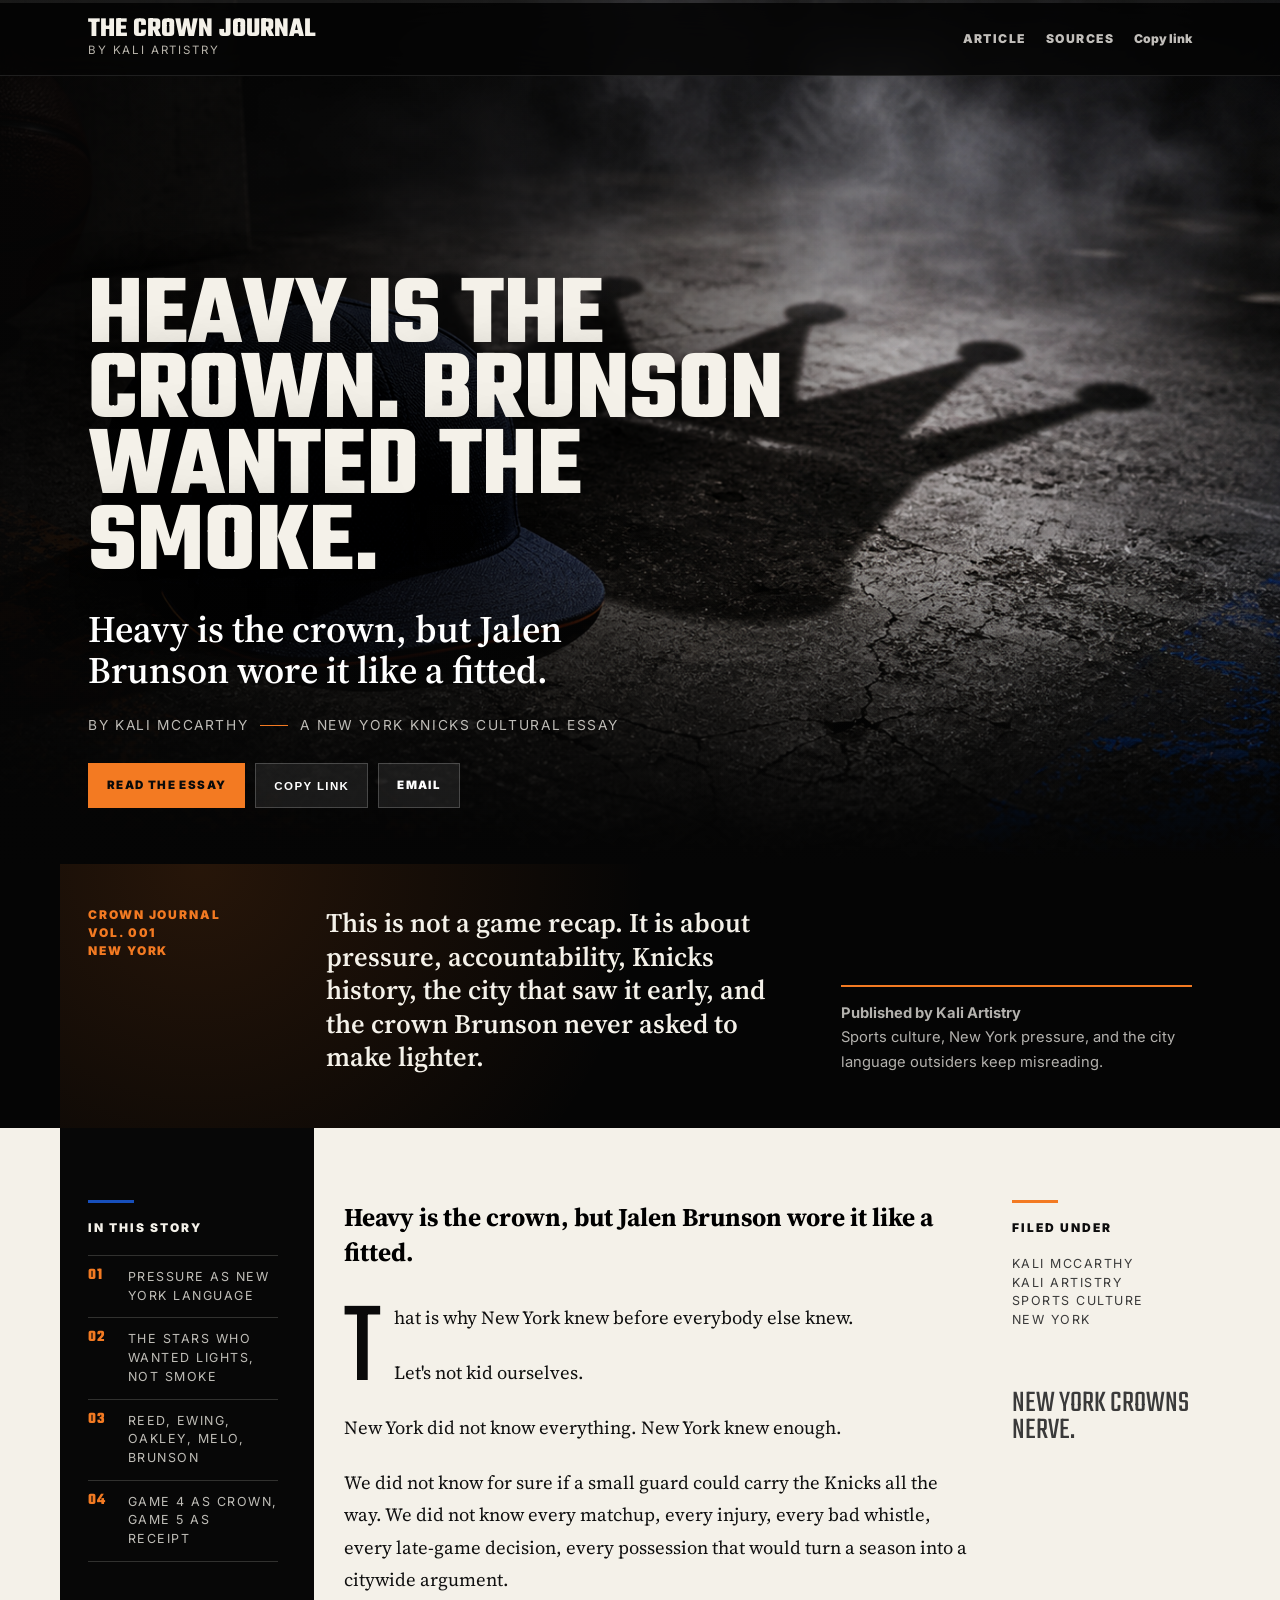
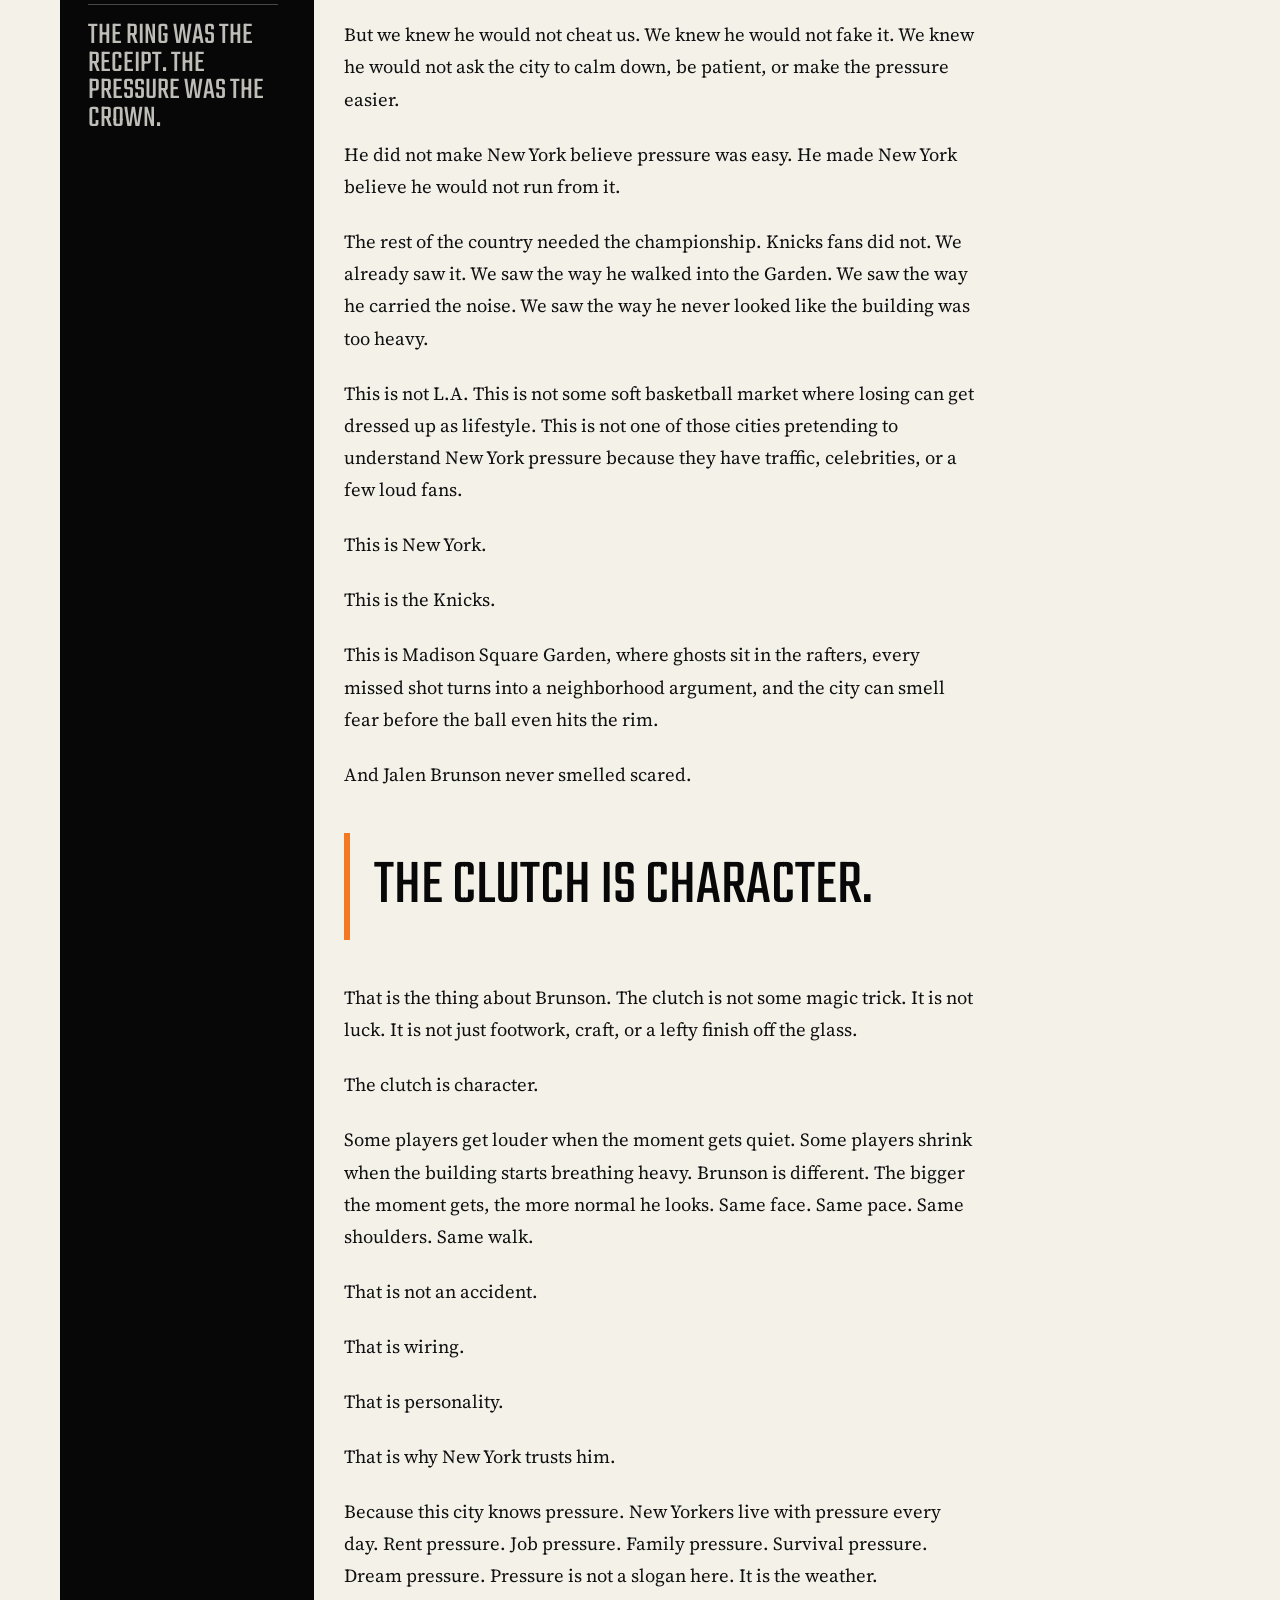
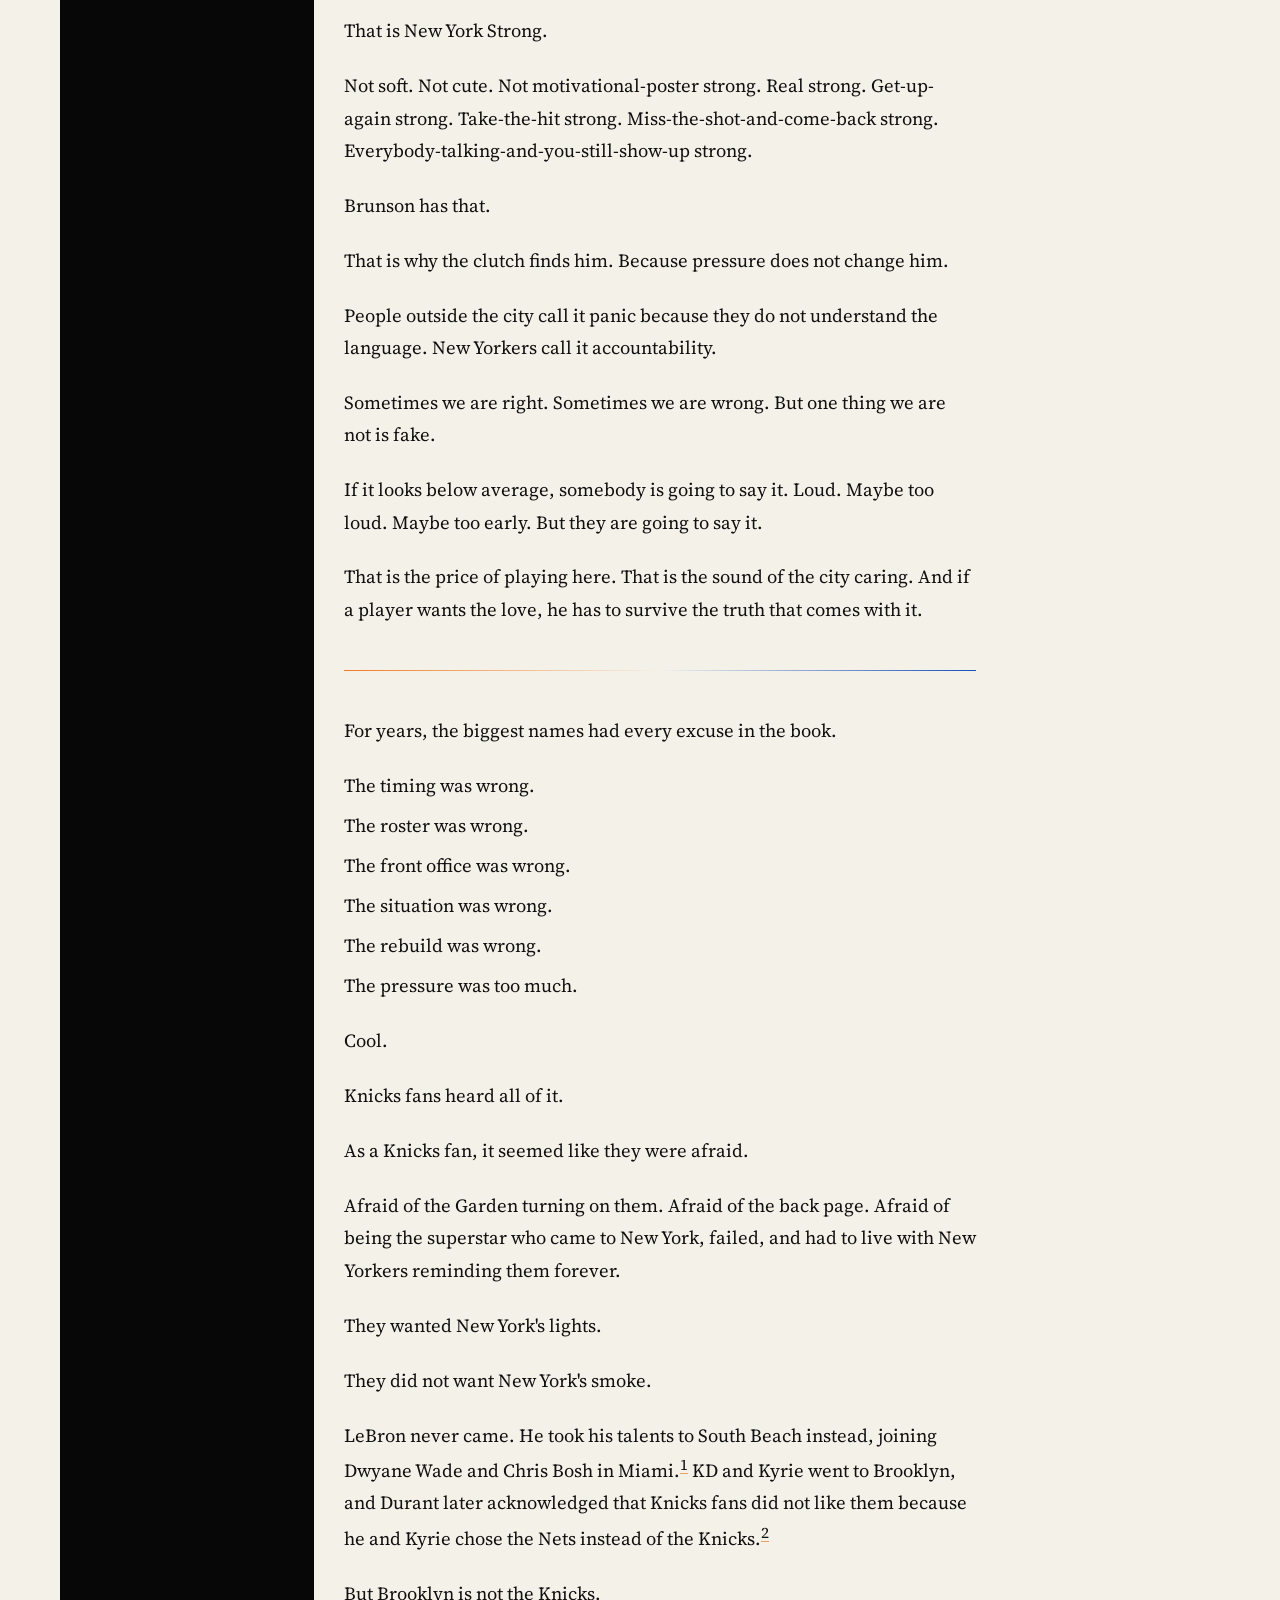
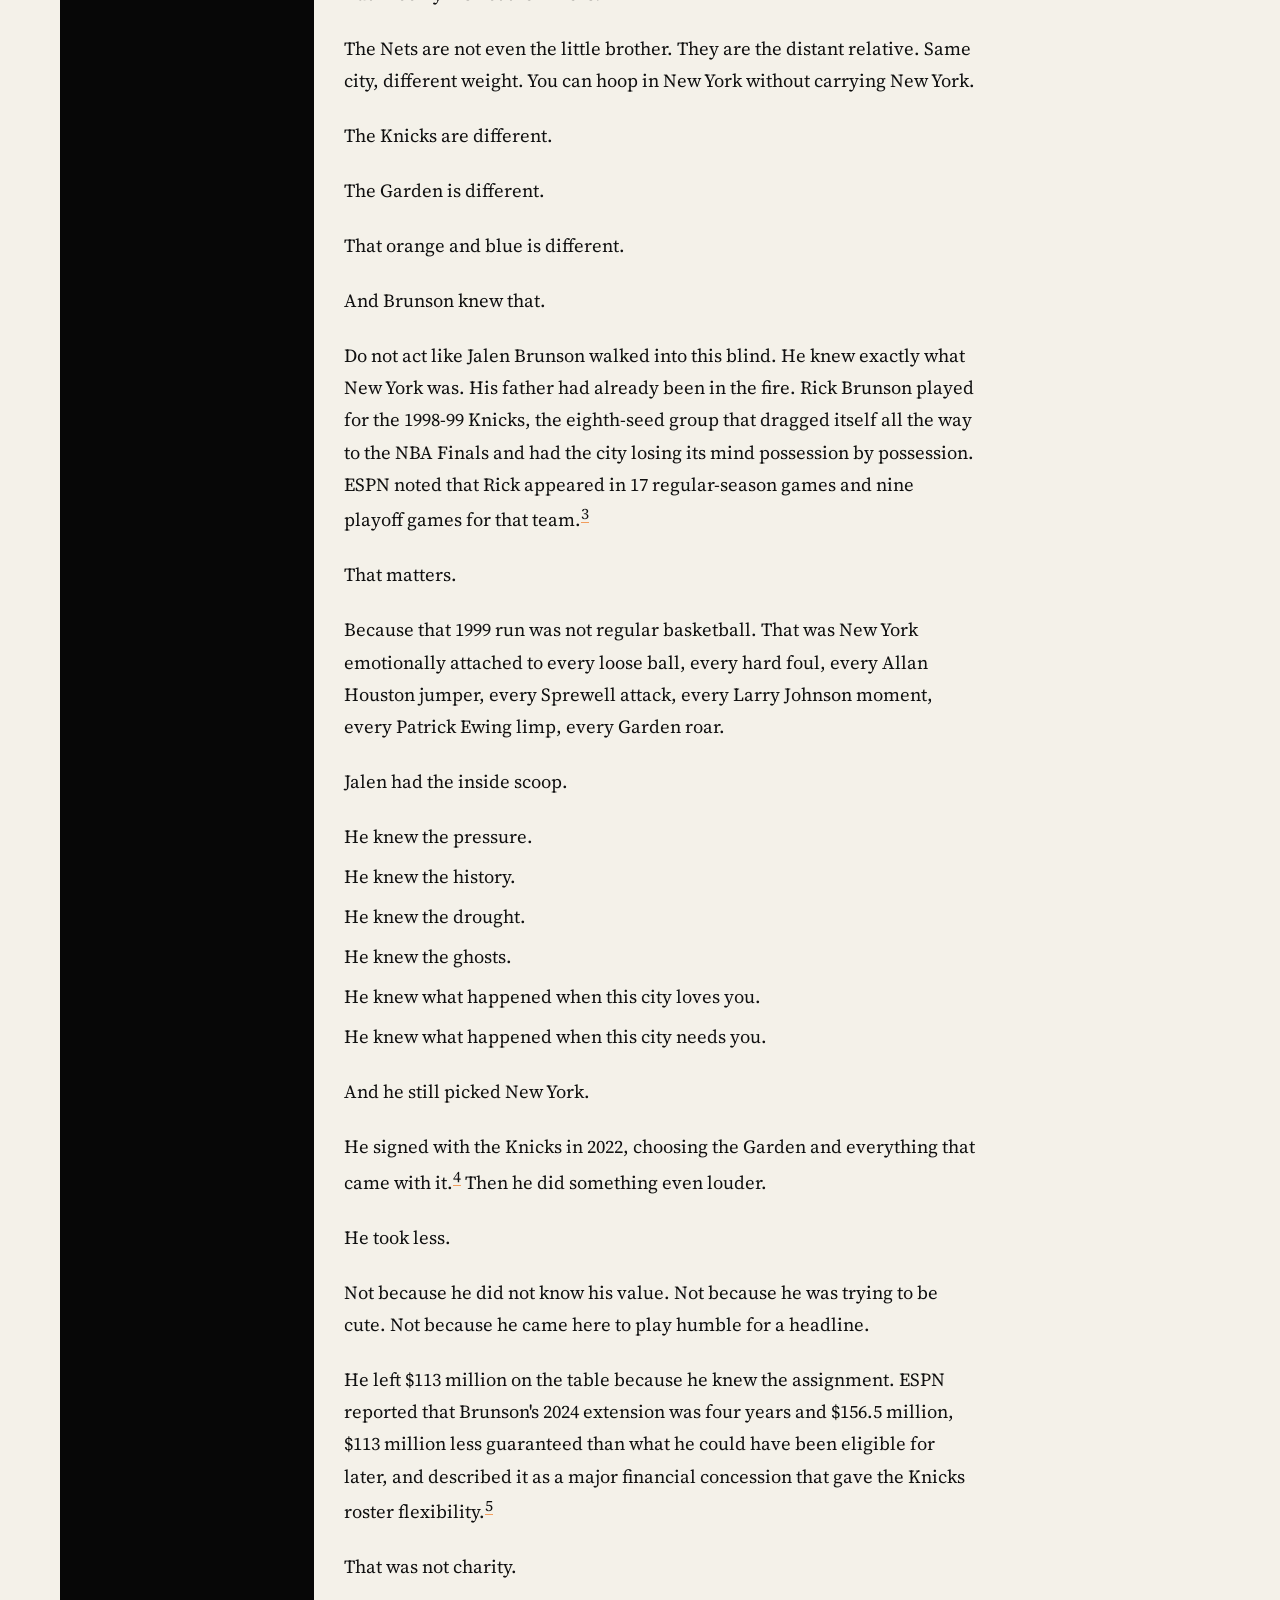
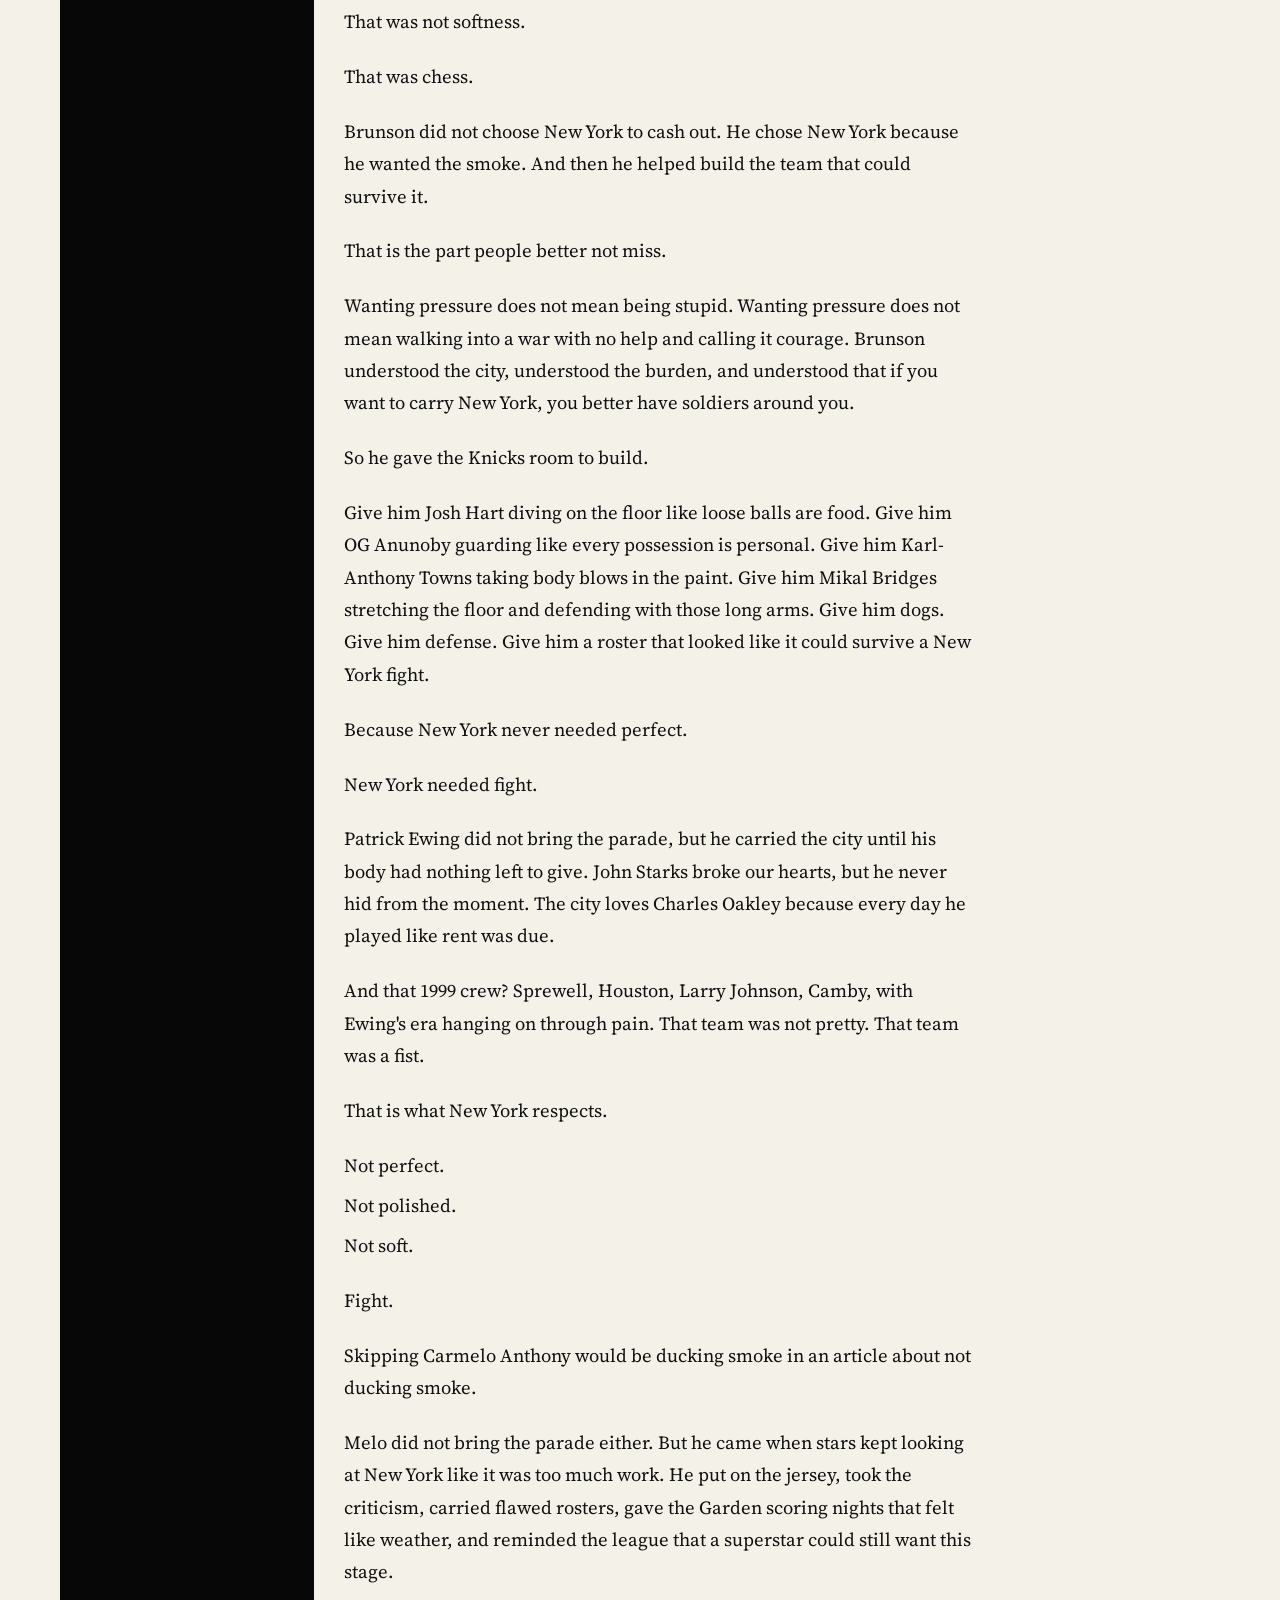
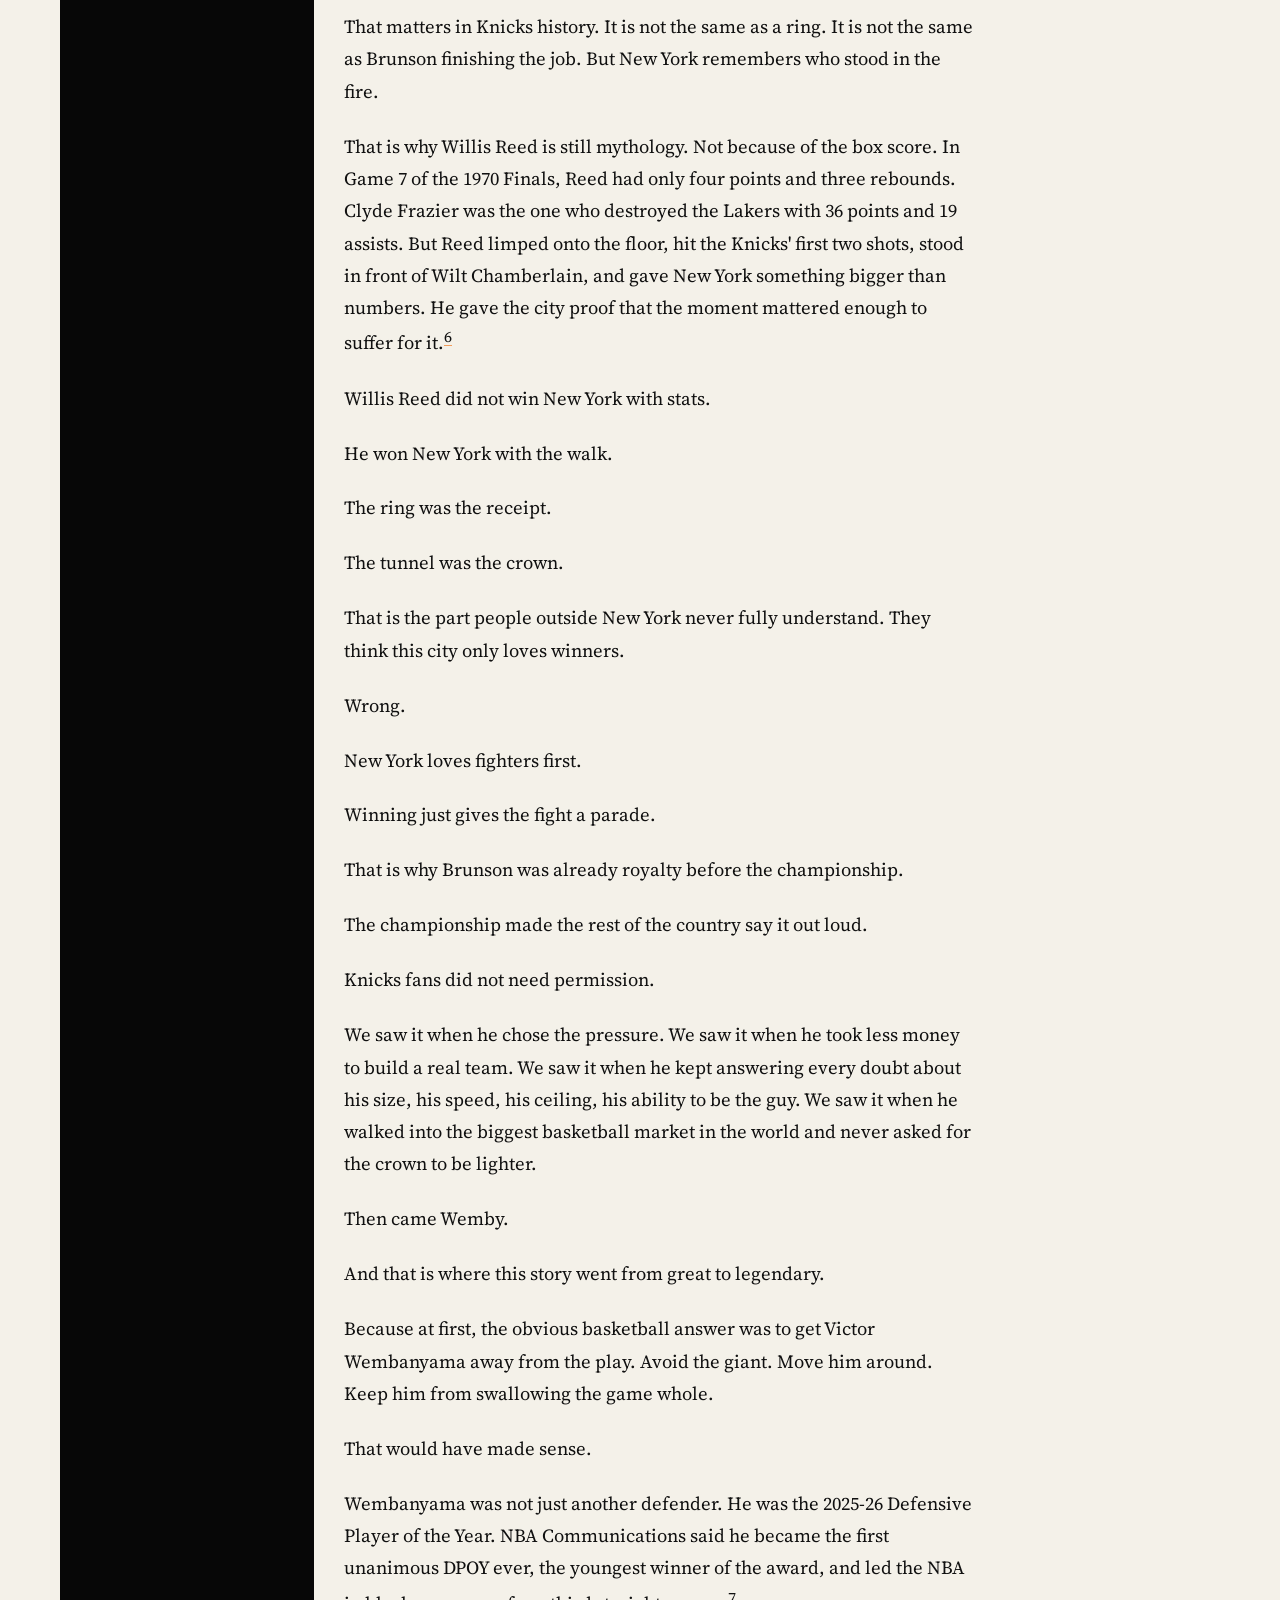
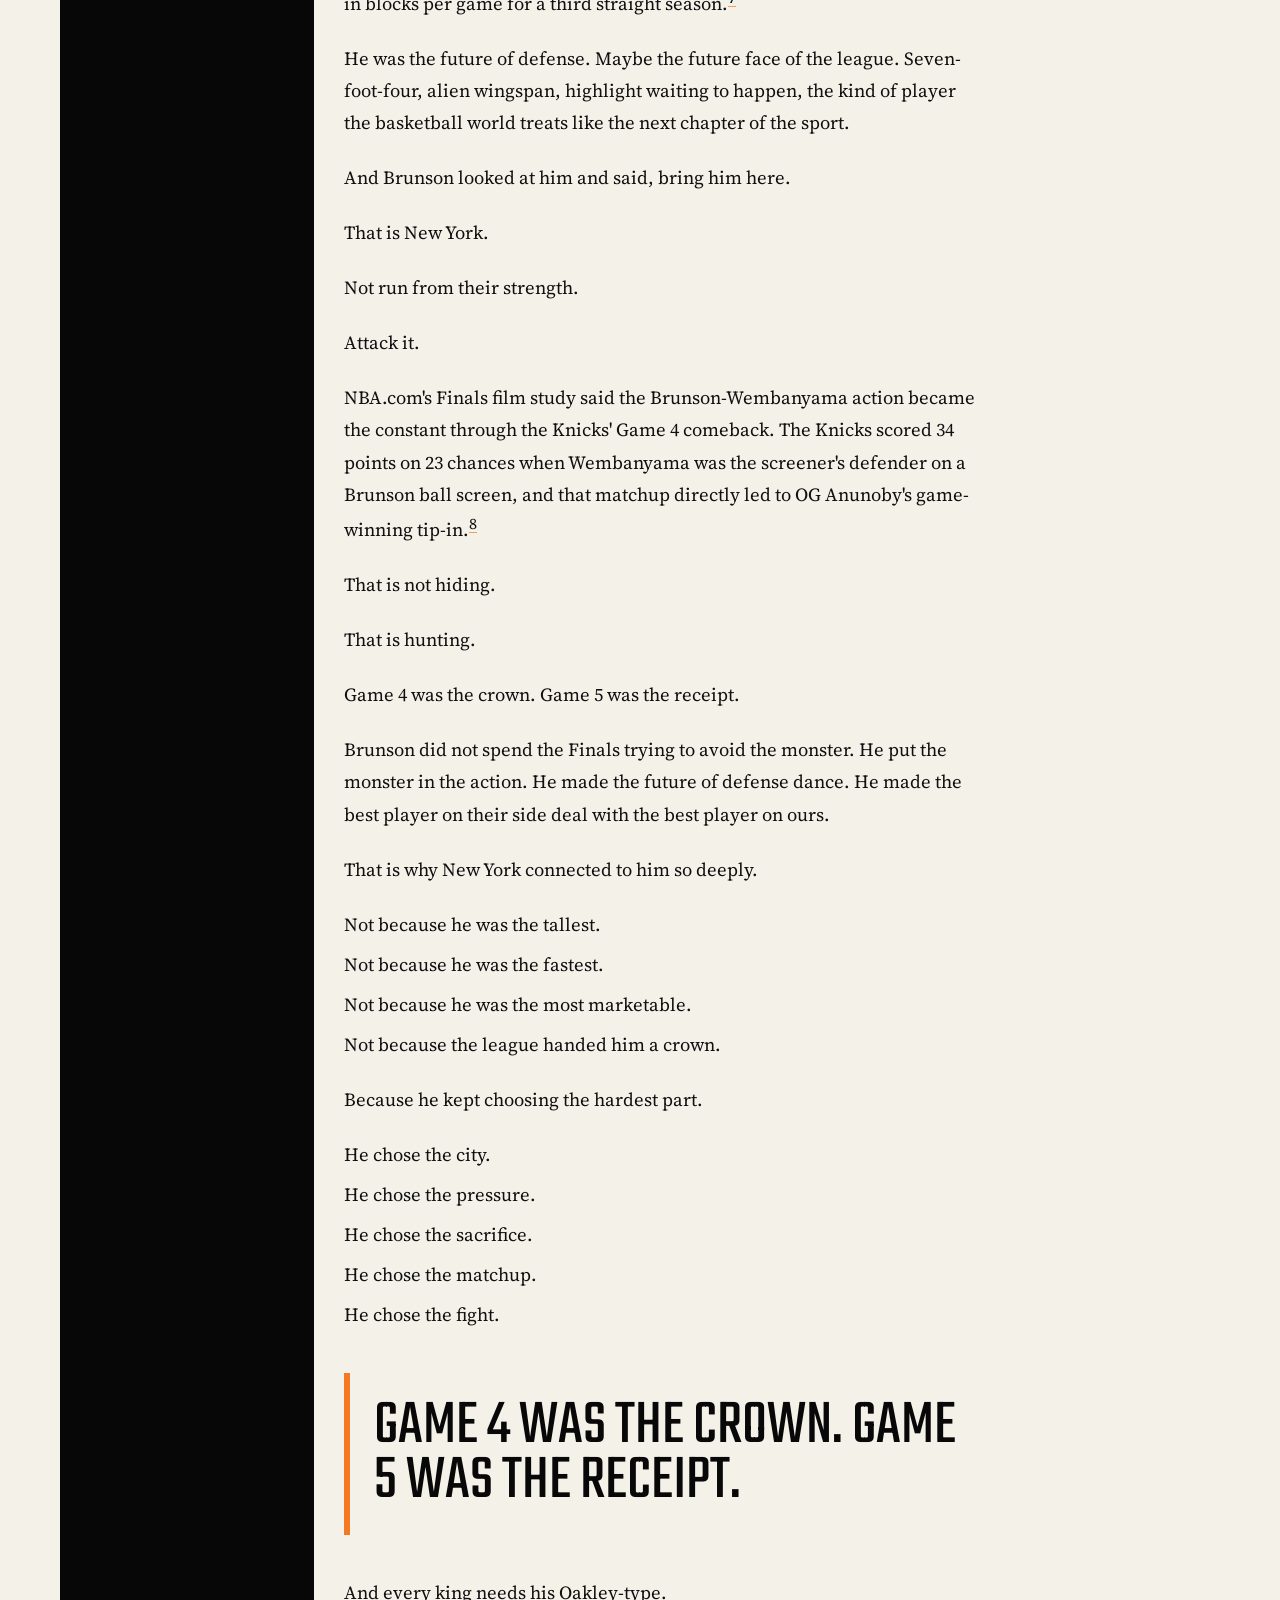
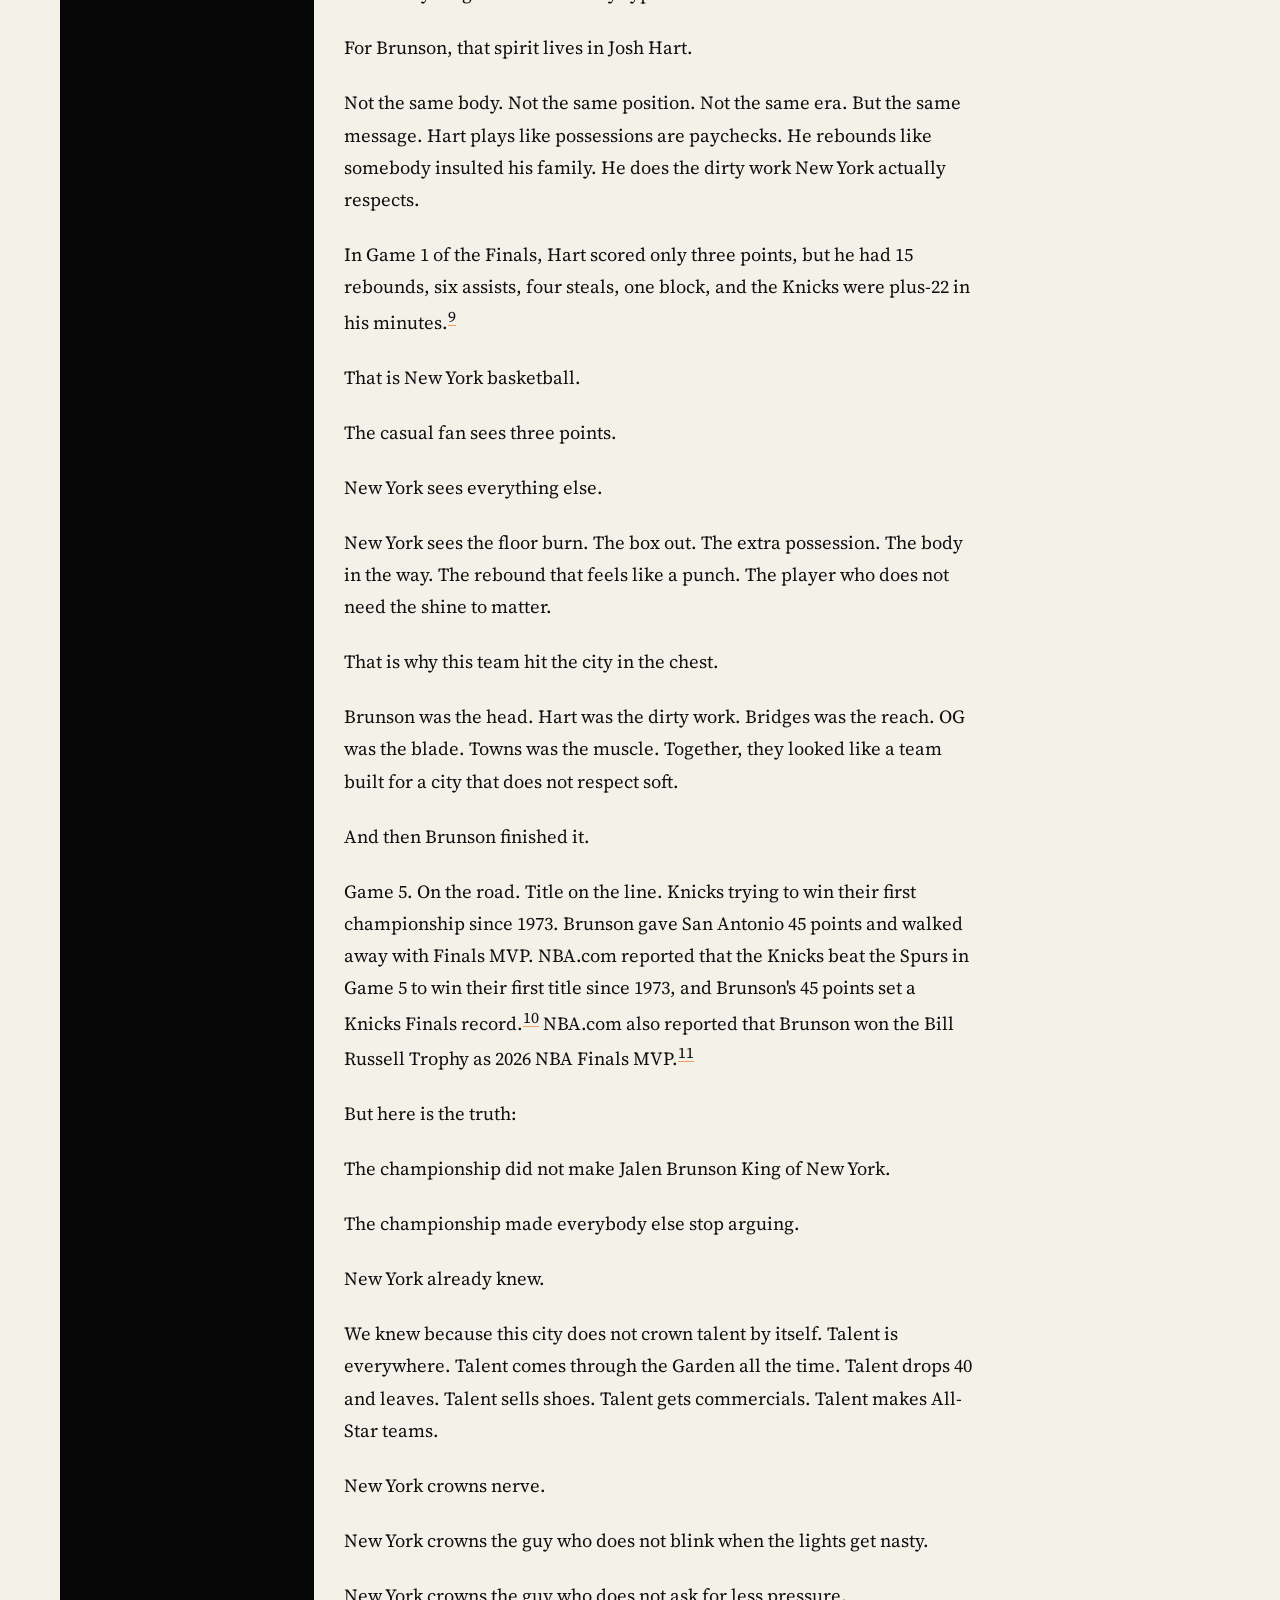
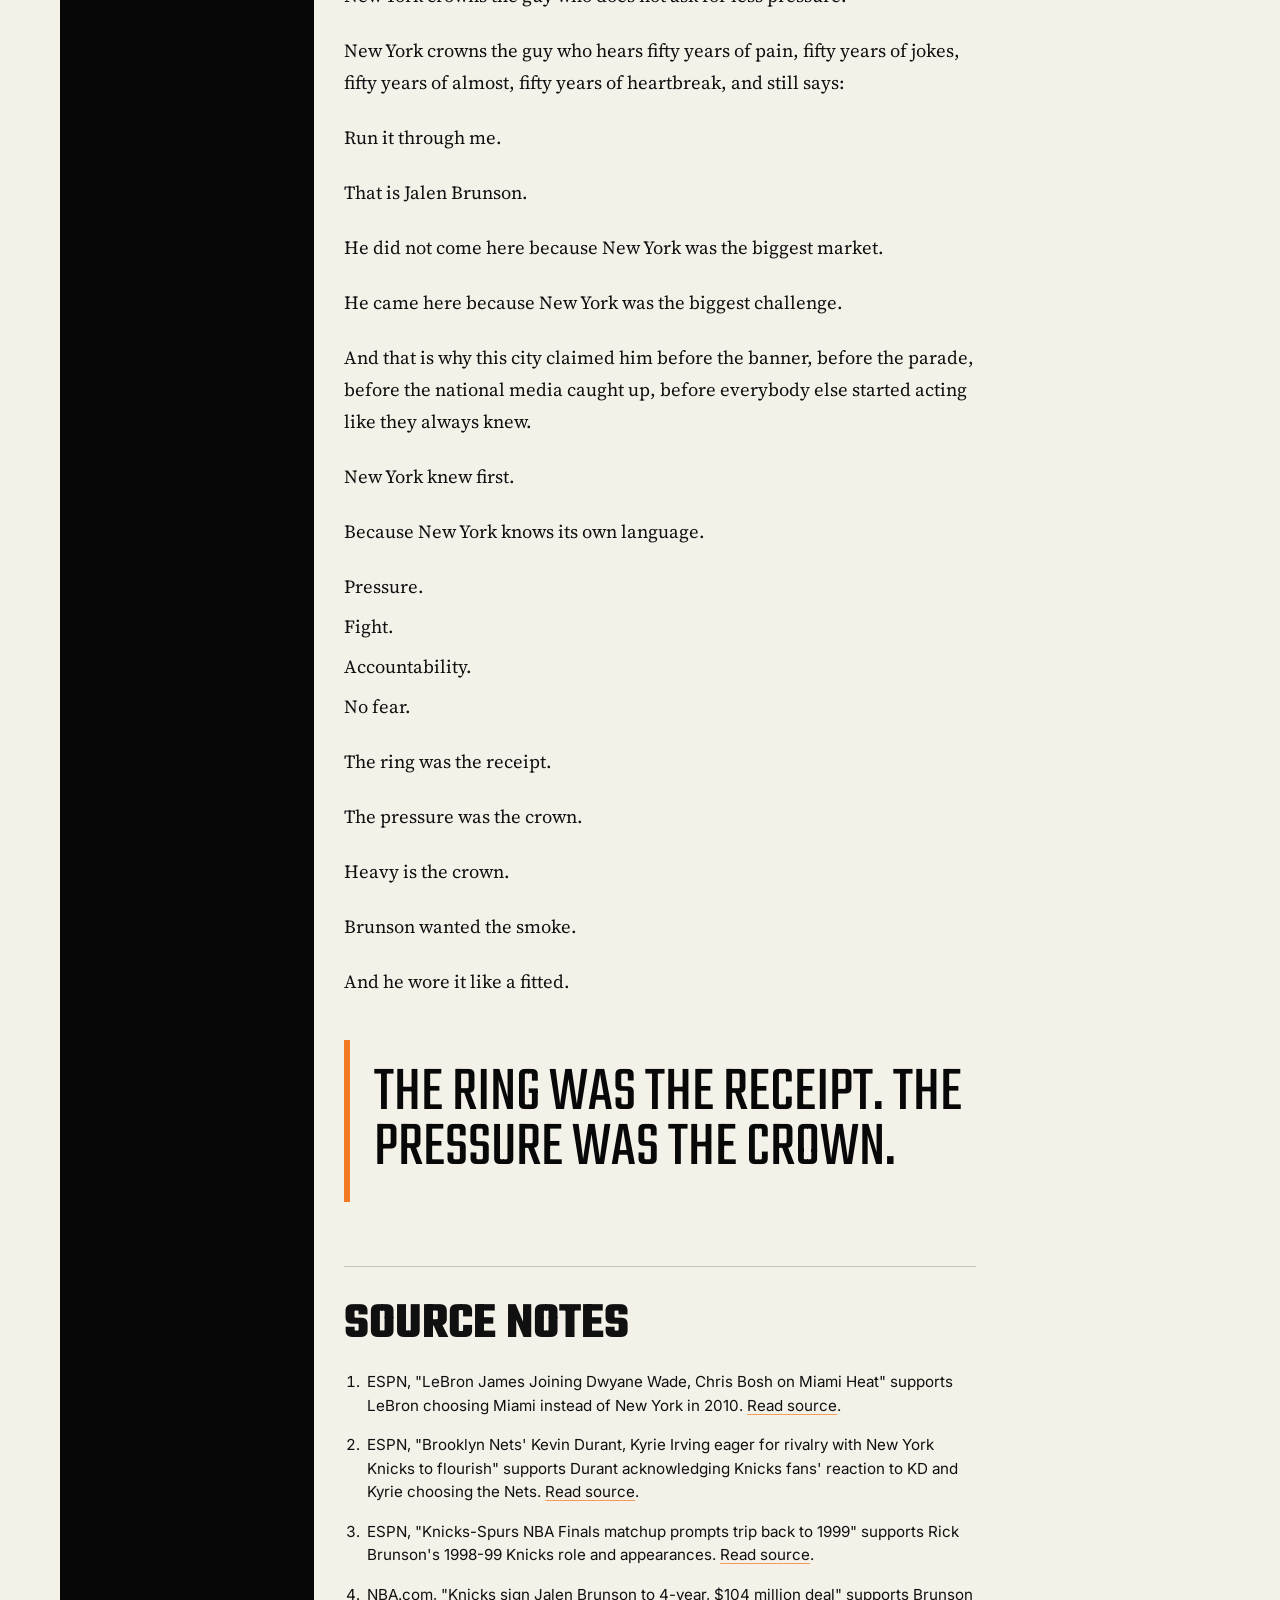
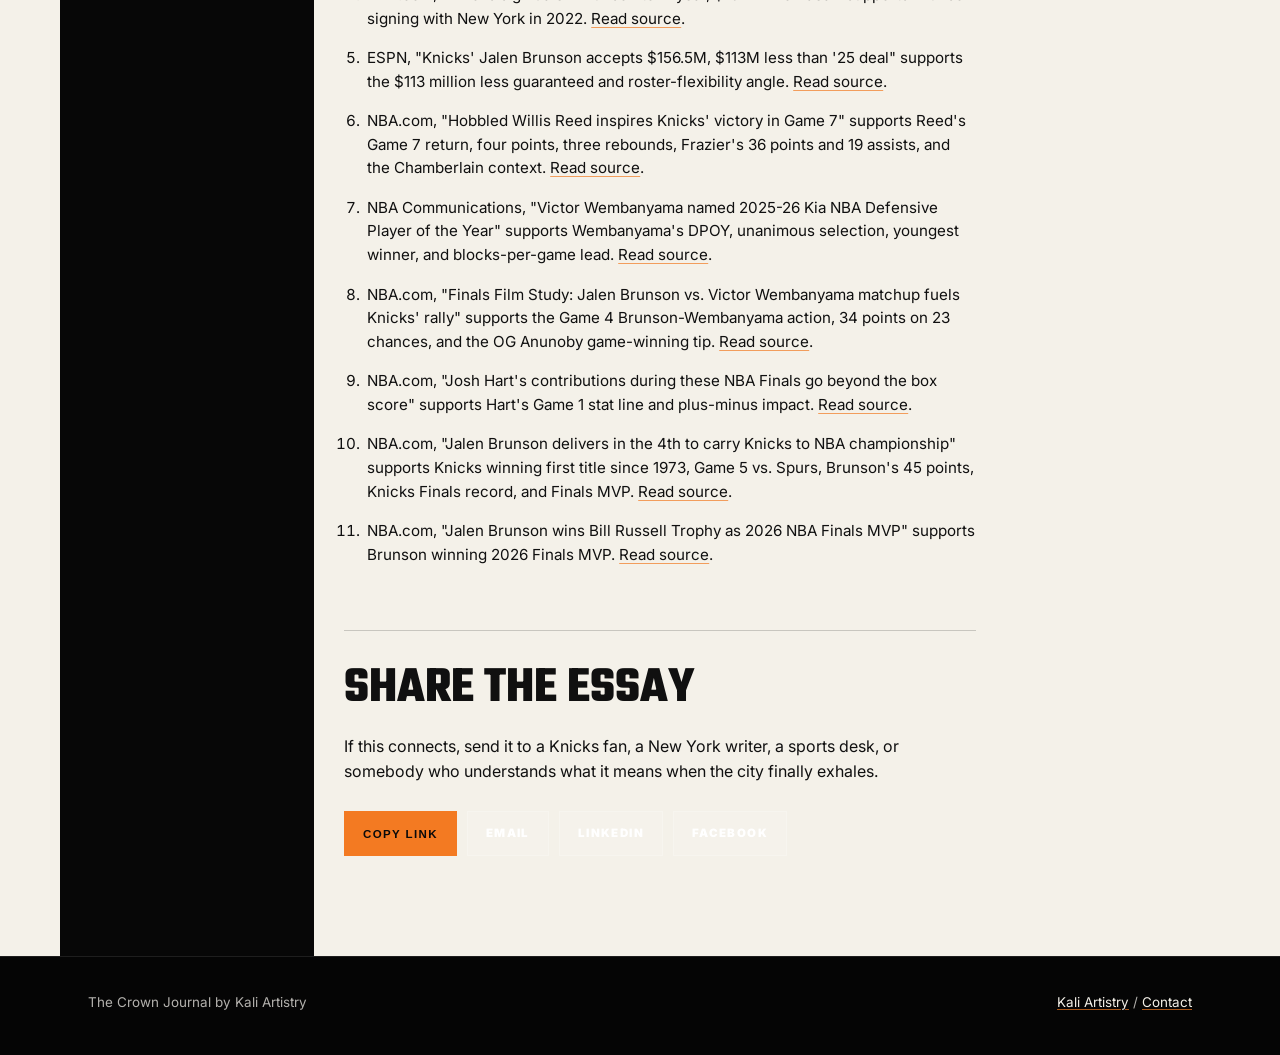
==== index.html @ 55b261be "Publish secure temporary Crown Journal mirror" ====
<!doctype html>
<html lang="en">
  <head>
    <meta charset="utf-8">
    <meta name="viewport" content="width=device-width, initial-scale=1">
    <meta http-equiv="refresh" content="0; url=heavy-is-the-crown-brunson-wanted-the-smoke/">
    <link rel="canonical" href="https://kaliartistry.github.io/crown-journal-secure/heavy-is-the-crown-brunson-wanted-the-smoke/">
    <title>Heavy Is The Crown. Brunson Wanted The Smoke. | Kali Artistry</title>
    <meta name="description" content="A New York Knicks cultural essay on Jalen Brunson, pressure, accountability, Willis Reed, Patrick Ewing, Melo, Game 4 vs. Wemby, and why the ring was the receipt.">
    <meta property="og:type" content="article">
    <meta property="og:site_name" content="The Crown Journal by Kali Artistry">
    <meta property="og:url" content="https://kaliartistry.github.io/crown-journal-secure/heavy-is-the-crown-brunson-wanted-the-smoke/">
    <meta property="og:title" content="Heavy Is The Crown. Brunson Wanted The Smoke.">
    <meta property="og:description" content="New York did not know everything. New York knew enough. A Knicks essay on Jalen Brunson, pressure, accountability, and the crown he wore like a fitted.">
    <meta property="og:image" content="https://kaliartistry.github.io/crown-journal-secure/assets/crown-fitted-hero.png">
    <script async src="https://www.googletagmanager.com/gtag/js?id=G-VDK00FP55M"></script>
    <script>
      window.dataLayer = window.dataLayer || [];
      function gtag(){dataLayer.push(arguments);}
      gtag("js", new Date());
      gtag("config", "G-VDK00FP55M", {
        linker: {
          domains: ["www.kaliartistry.com", "journal.kaliartistry.com"]
        }
      });
    </script>
  </head>
  <body>
    <main>
      <p><a href="heavy-is-the-crown-brunson-wanted-the-smoke/">Heavy Is The Crown. Brunson Wanted The Smoke.</a></p>
    </main>
  </body>
</html>
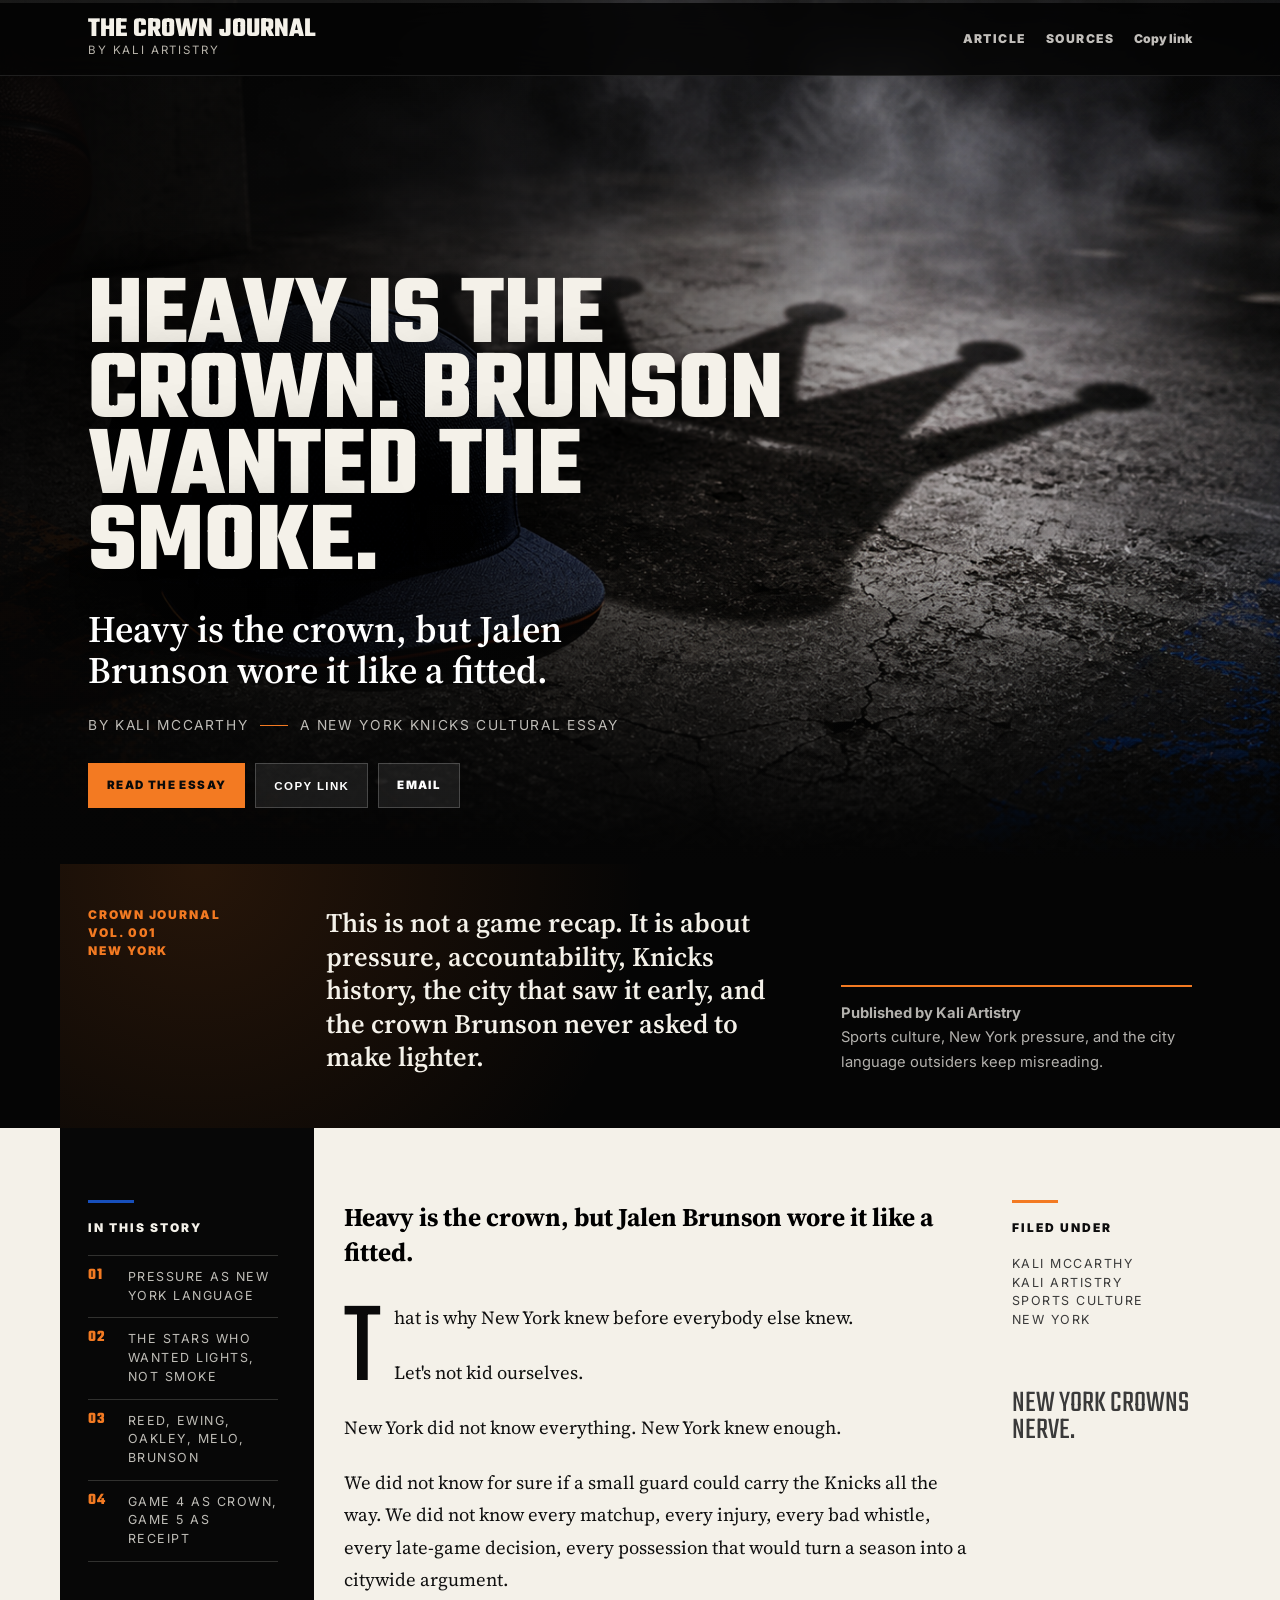
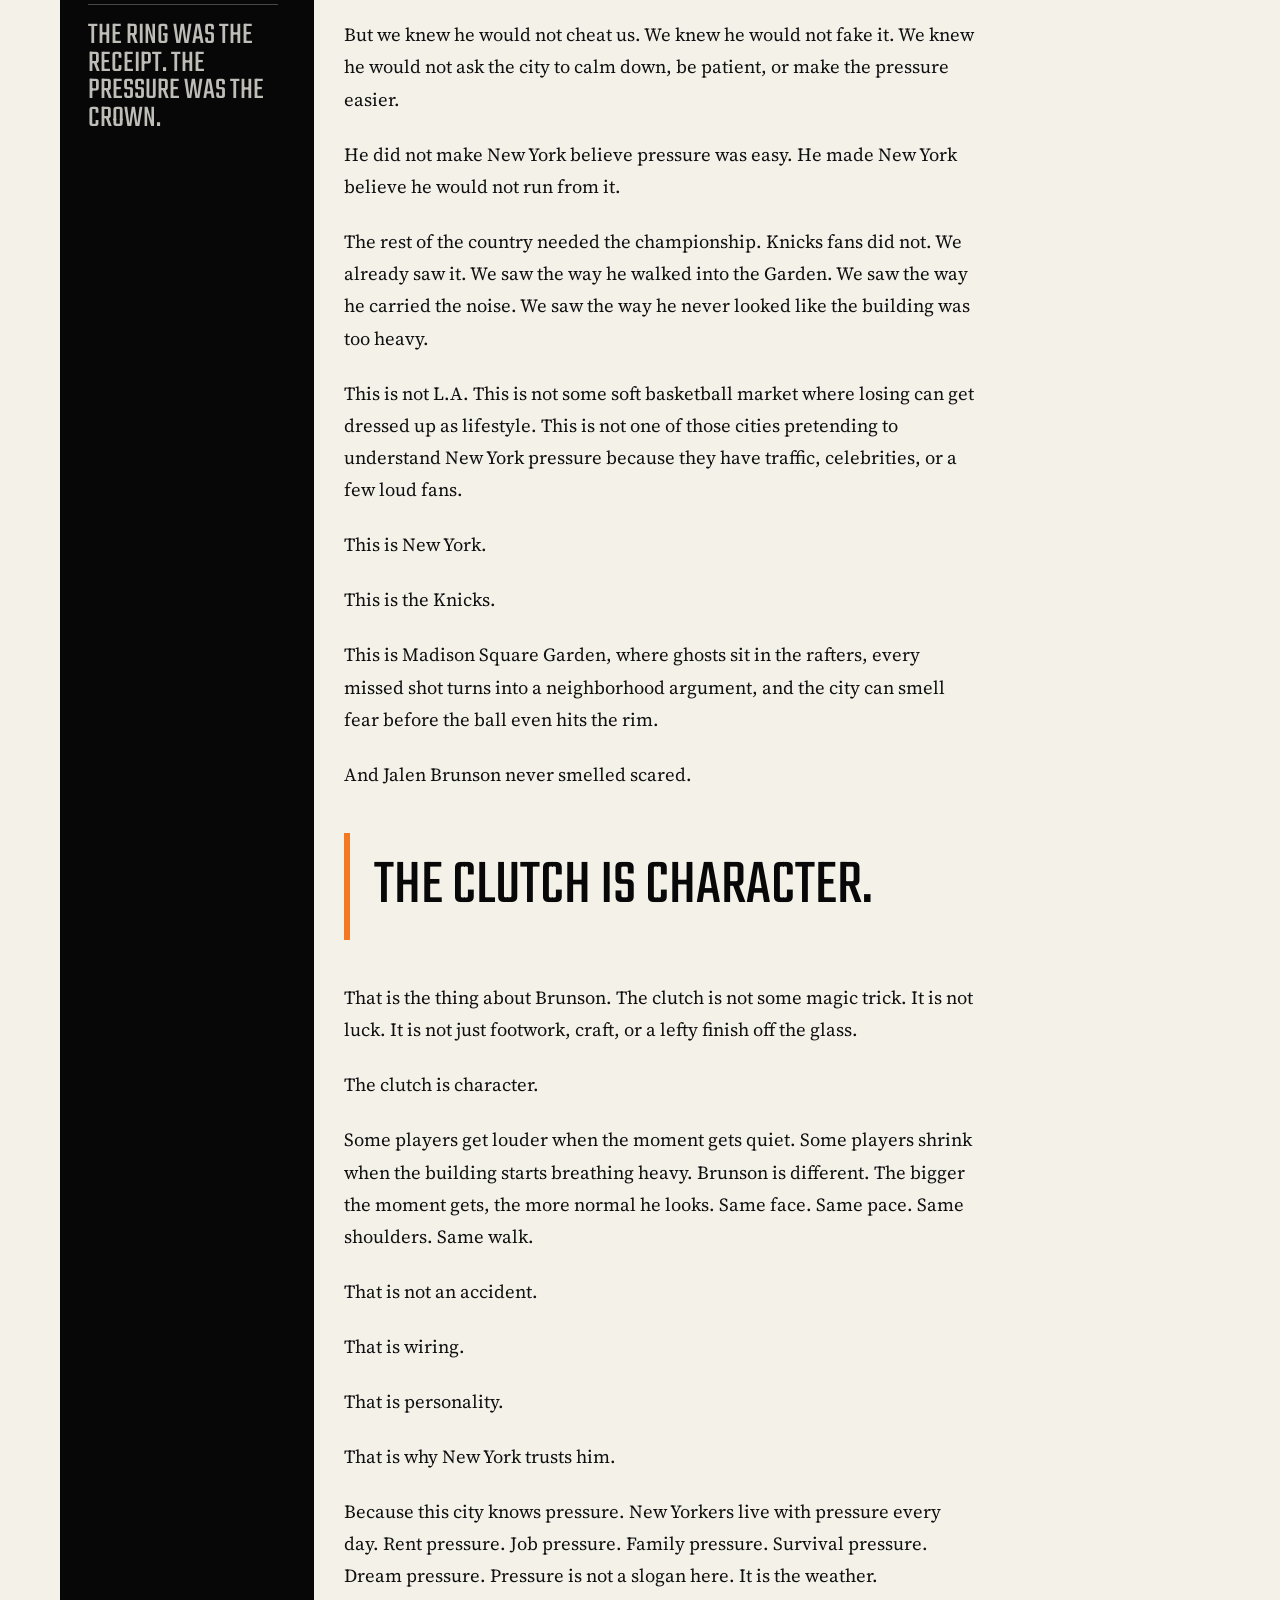
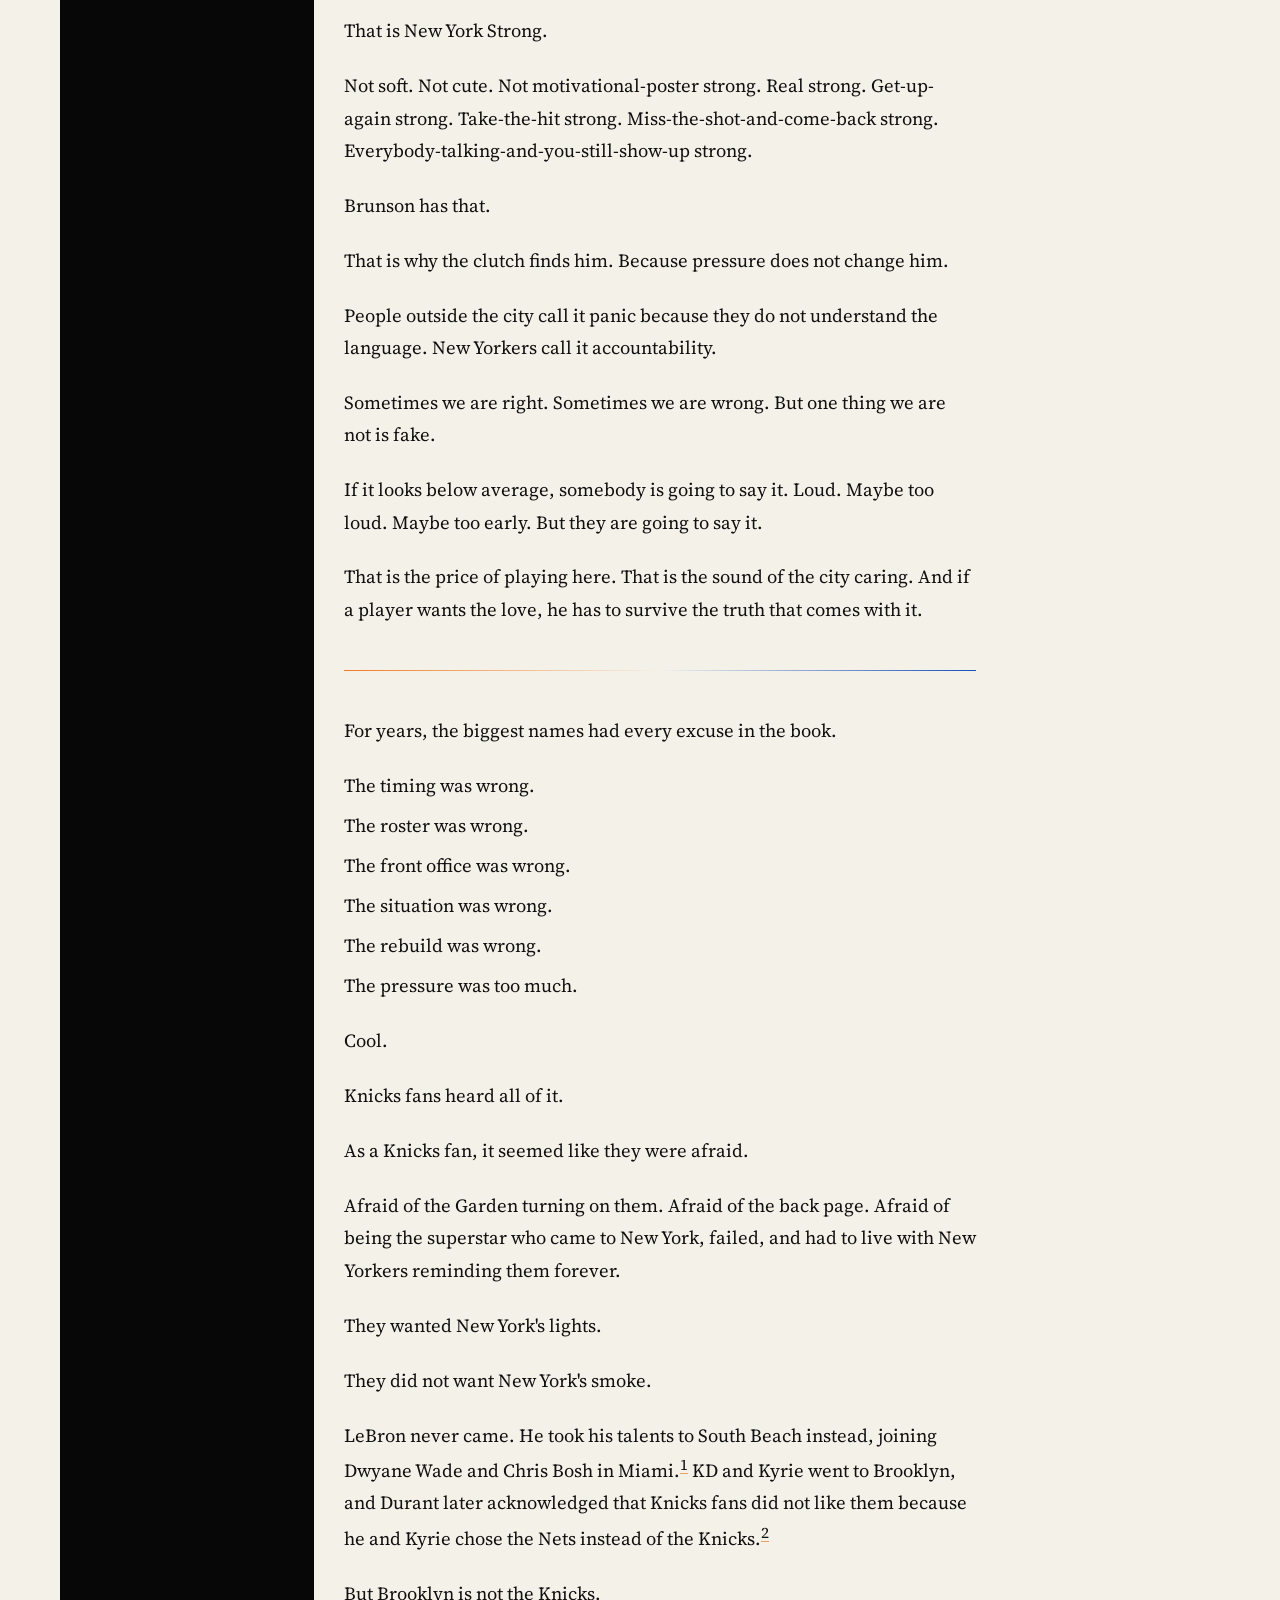
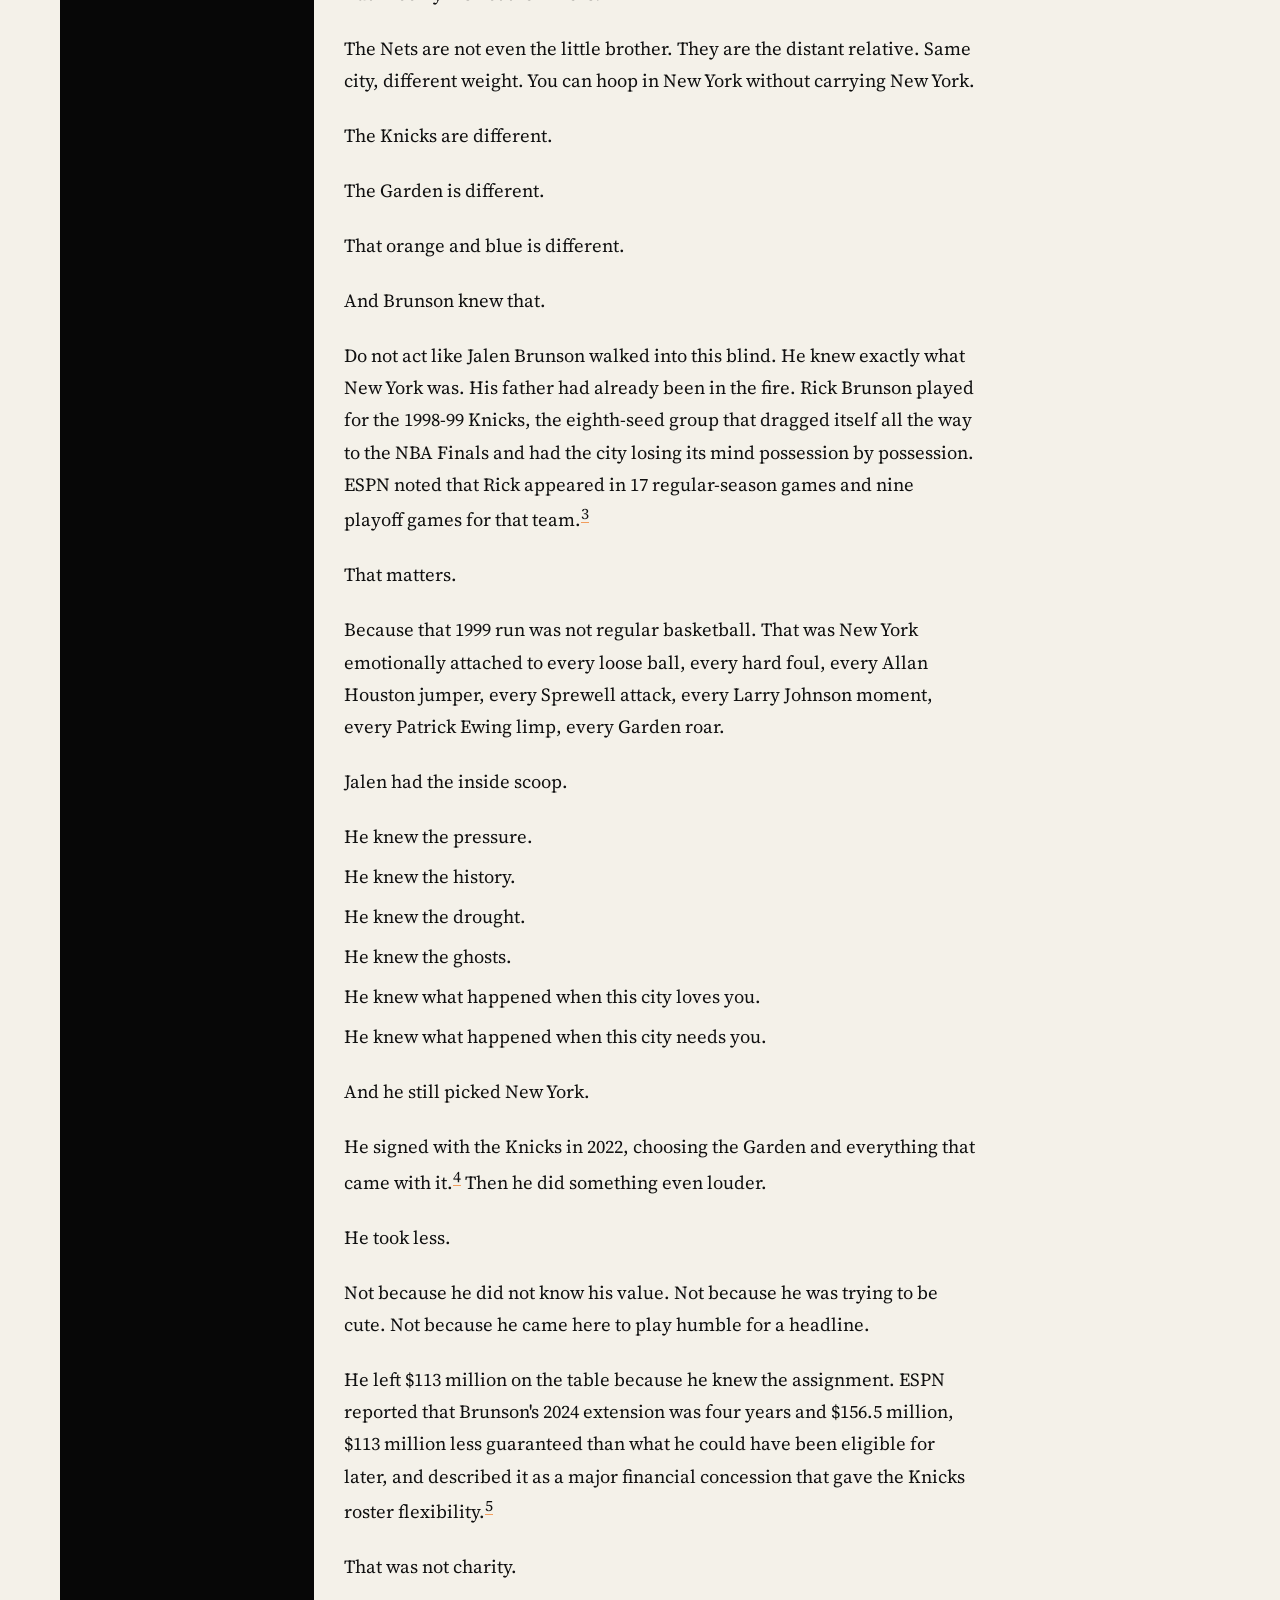
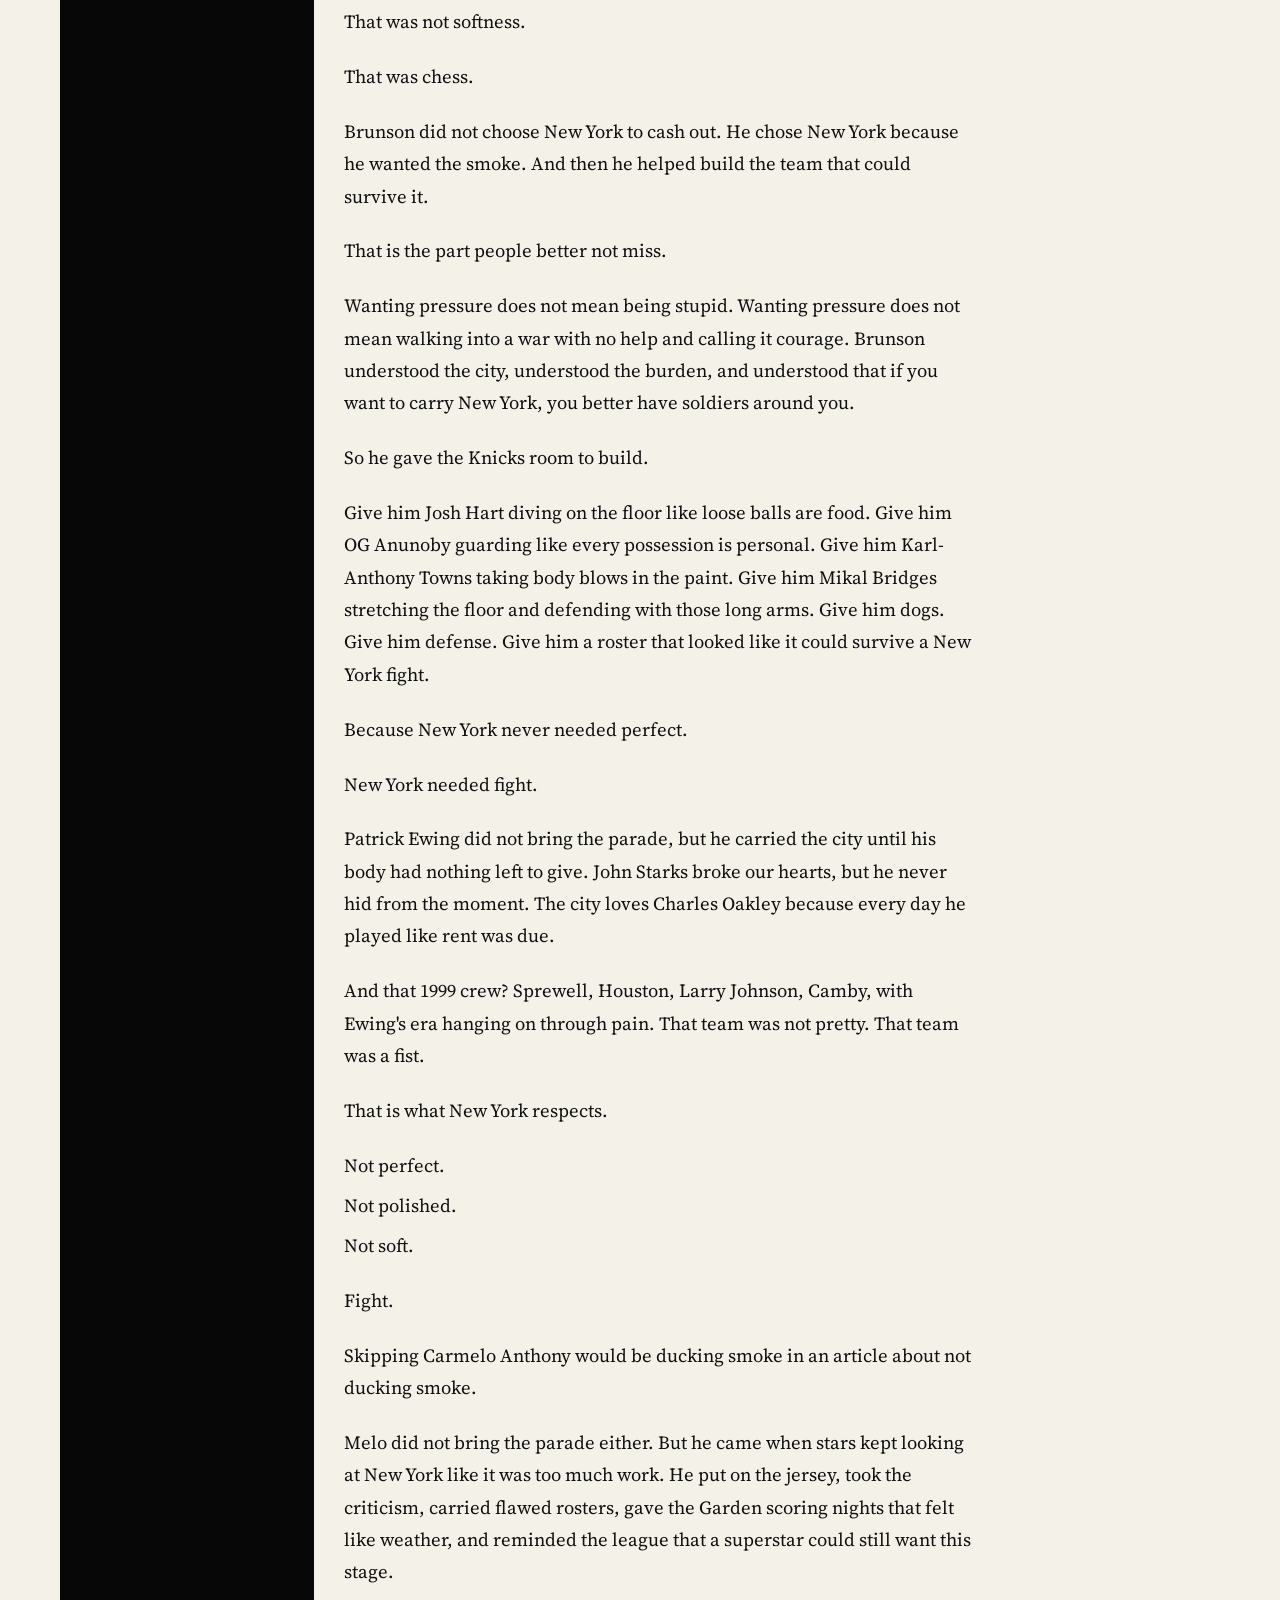
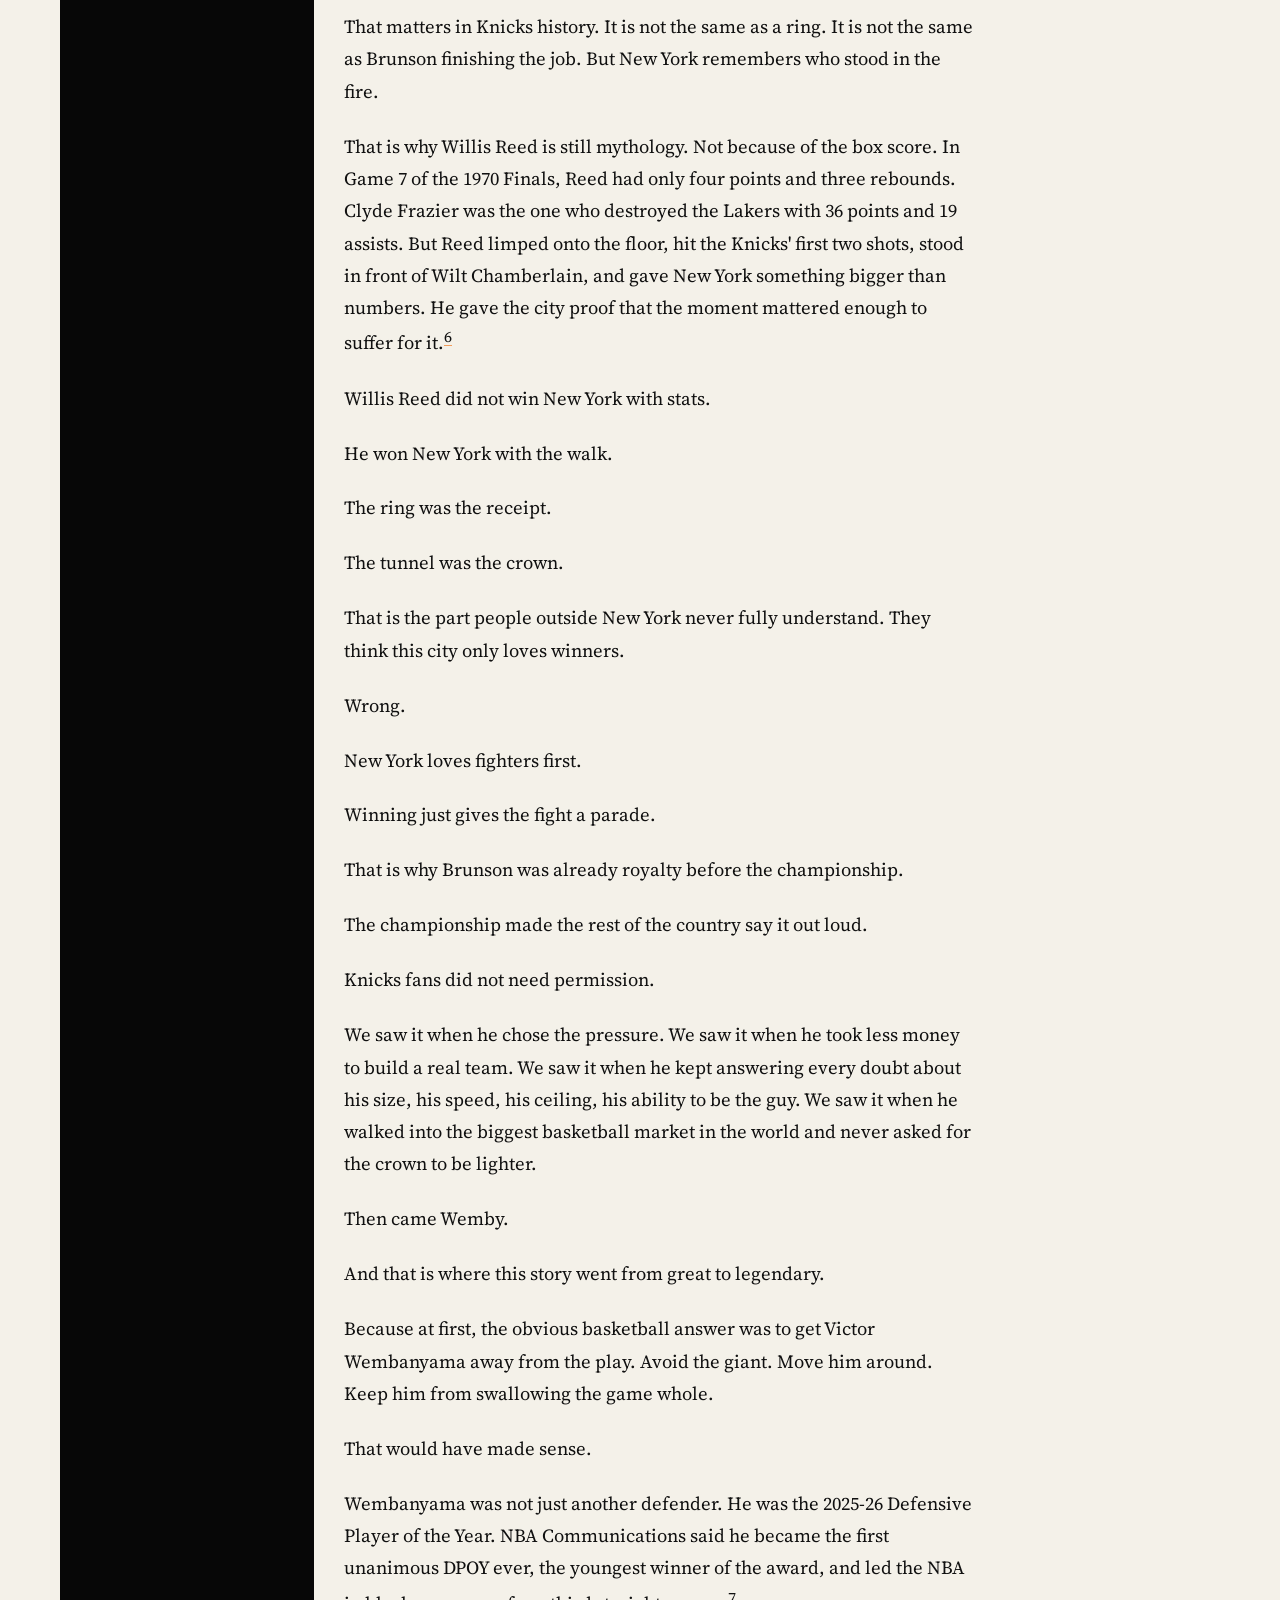
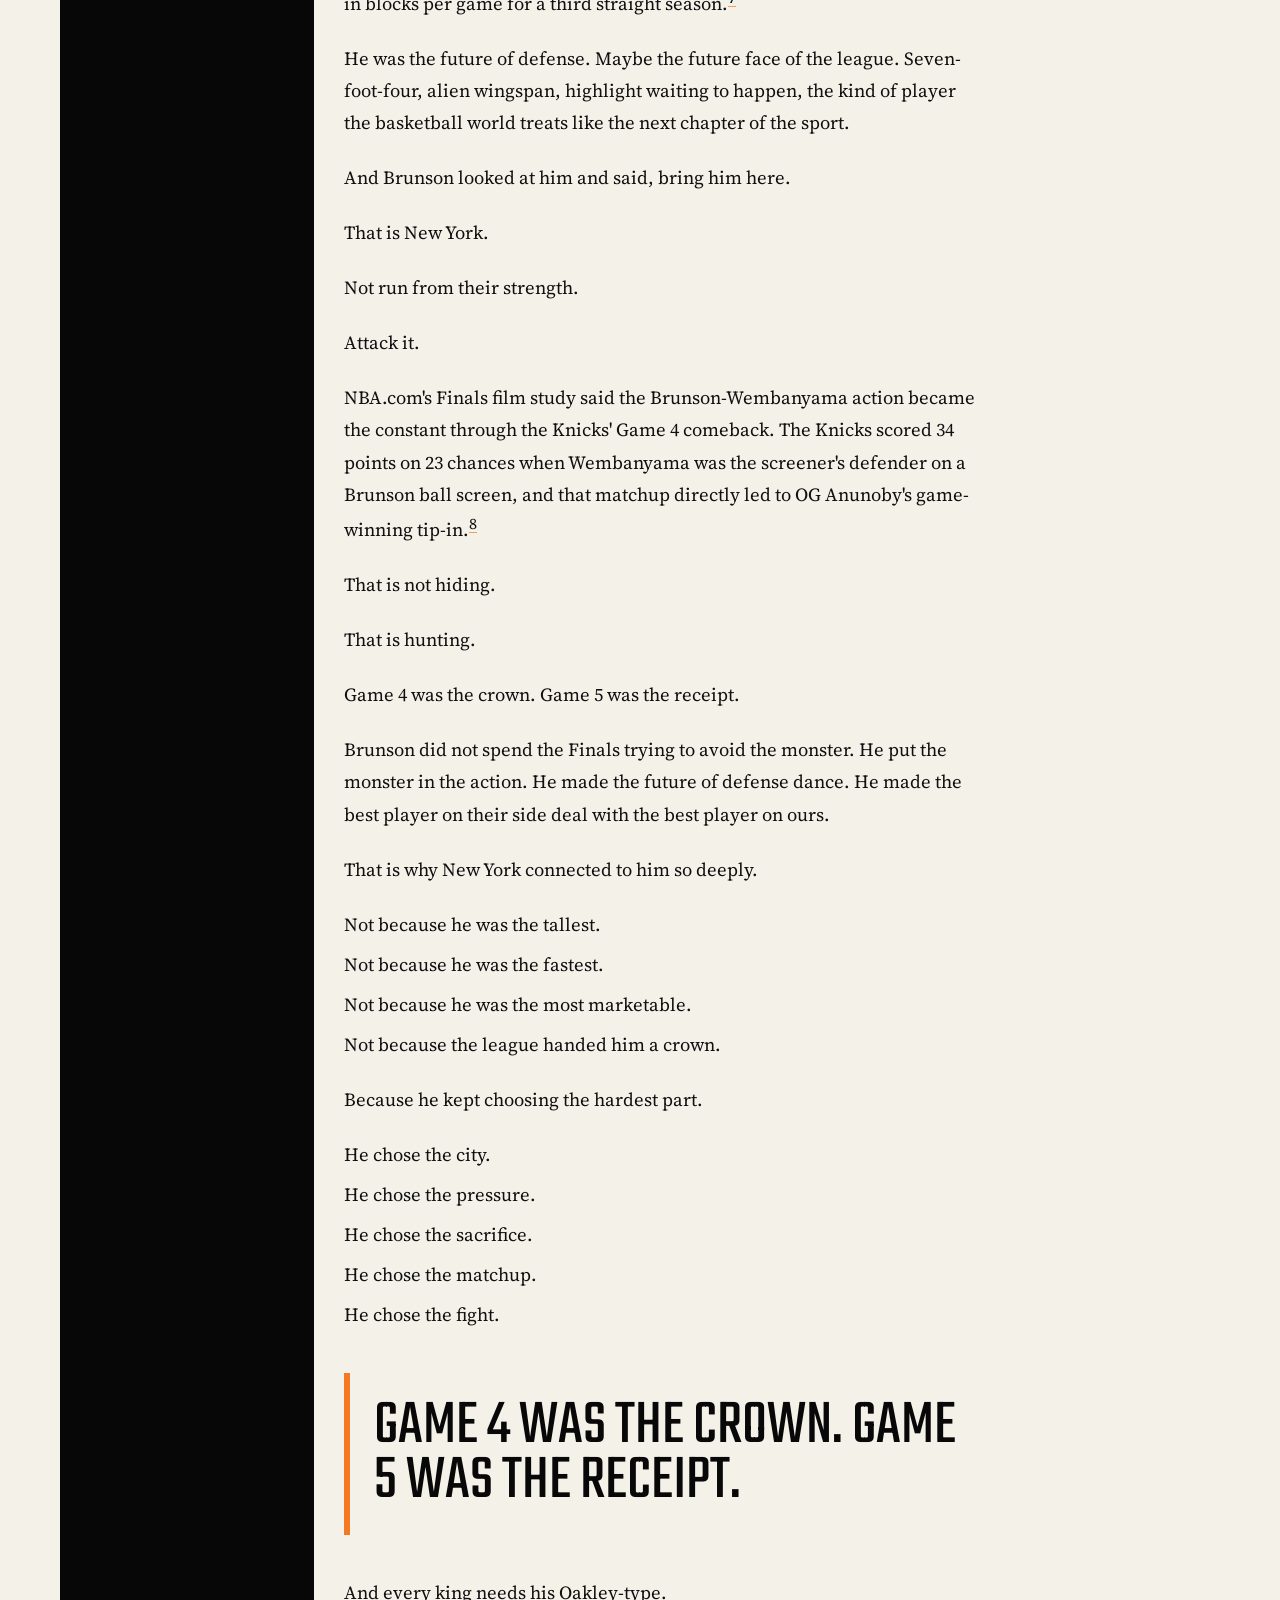
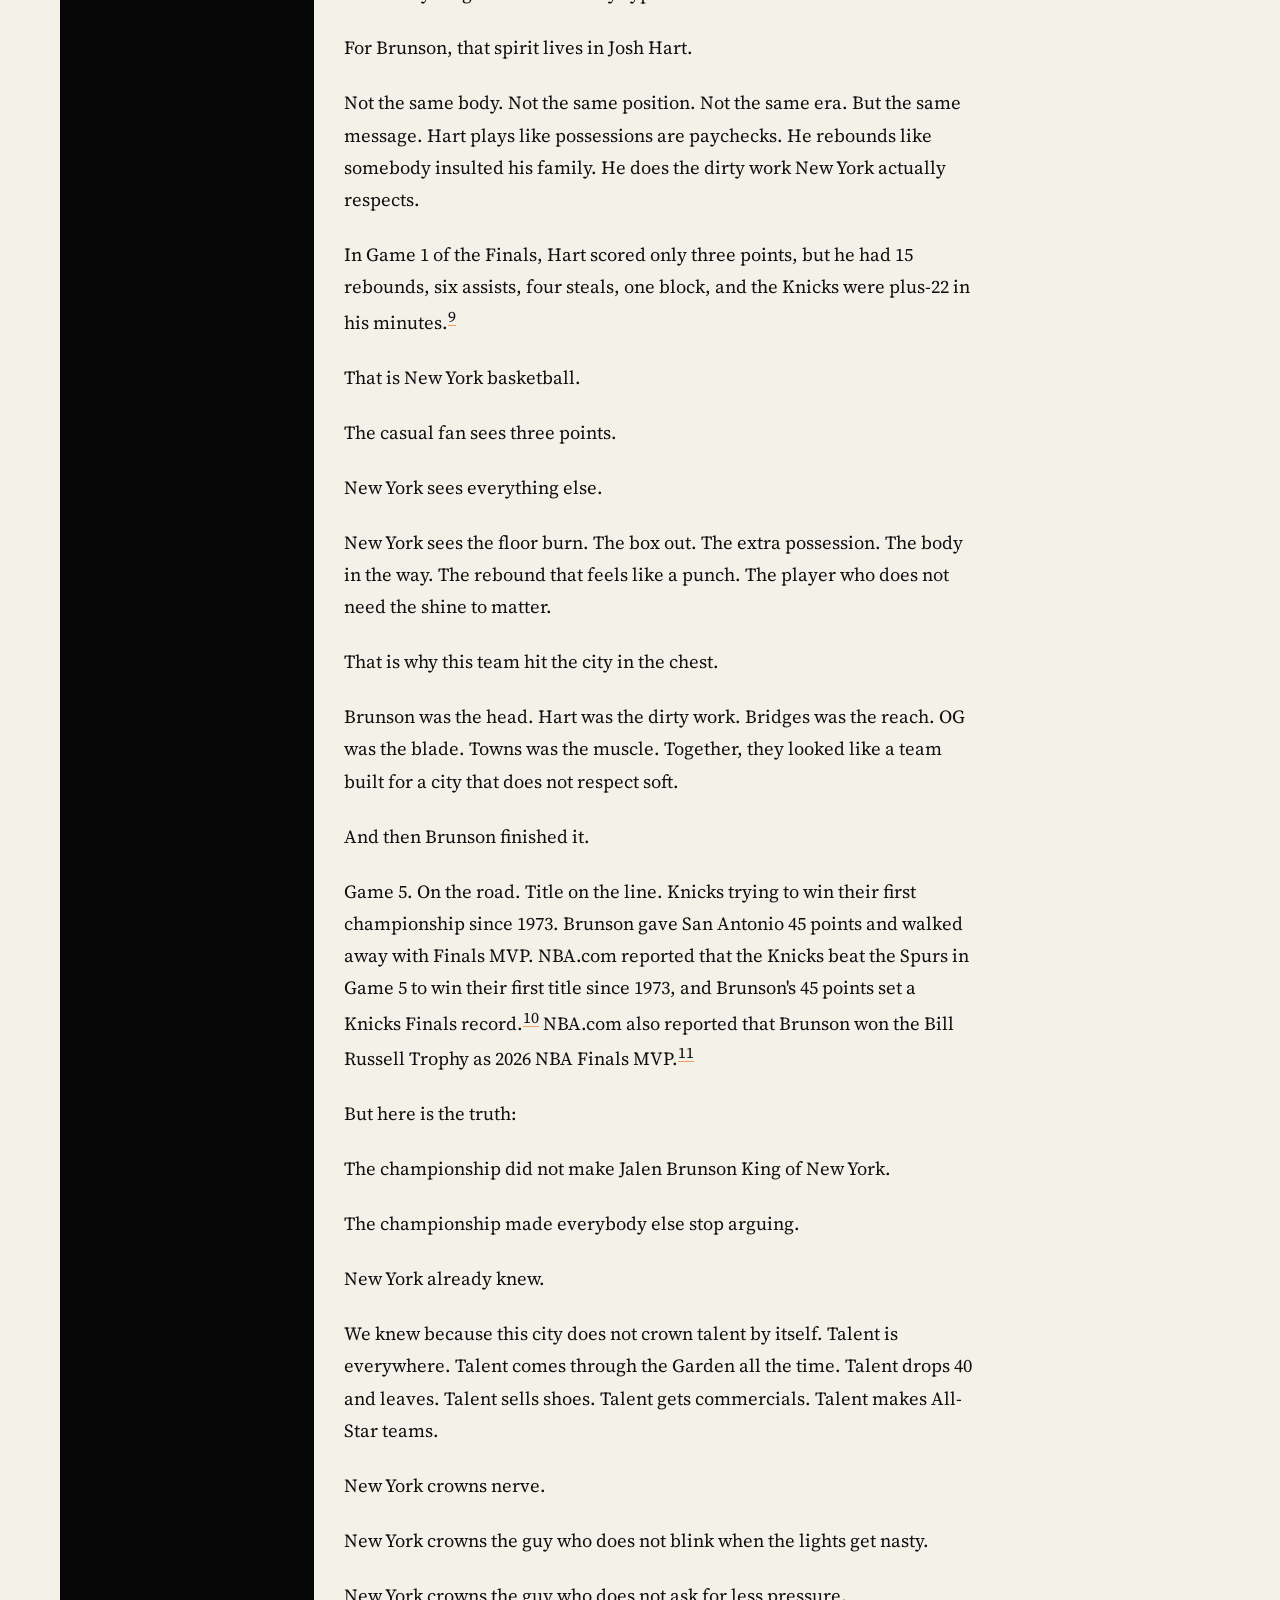
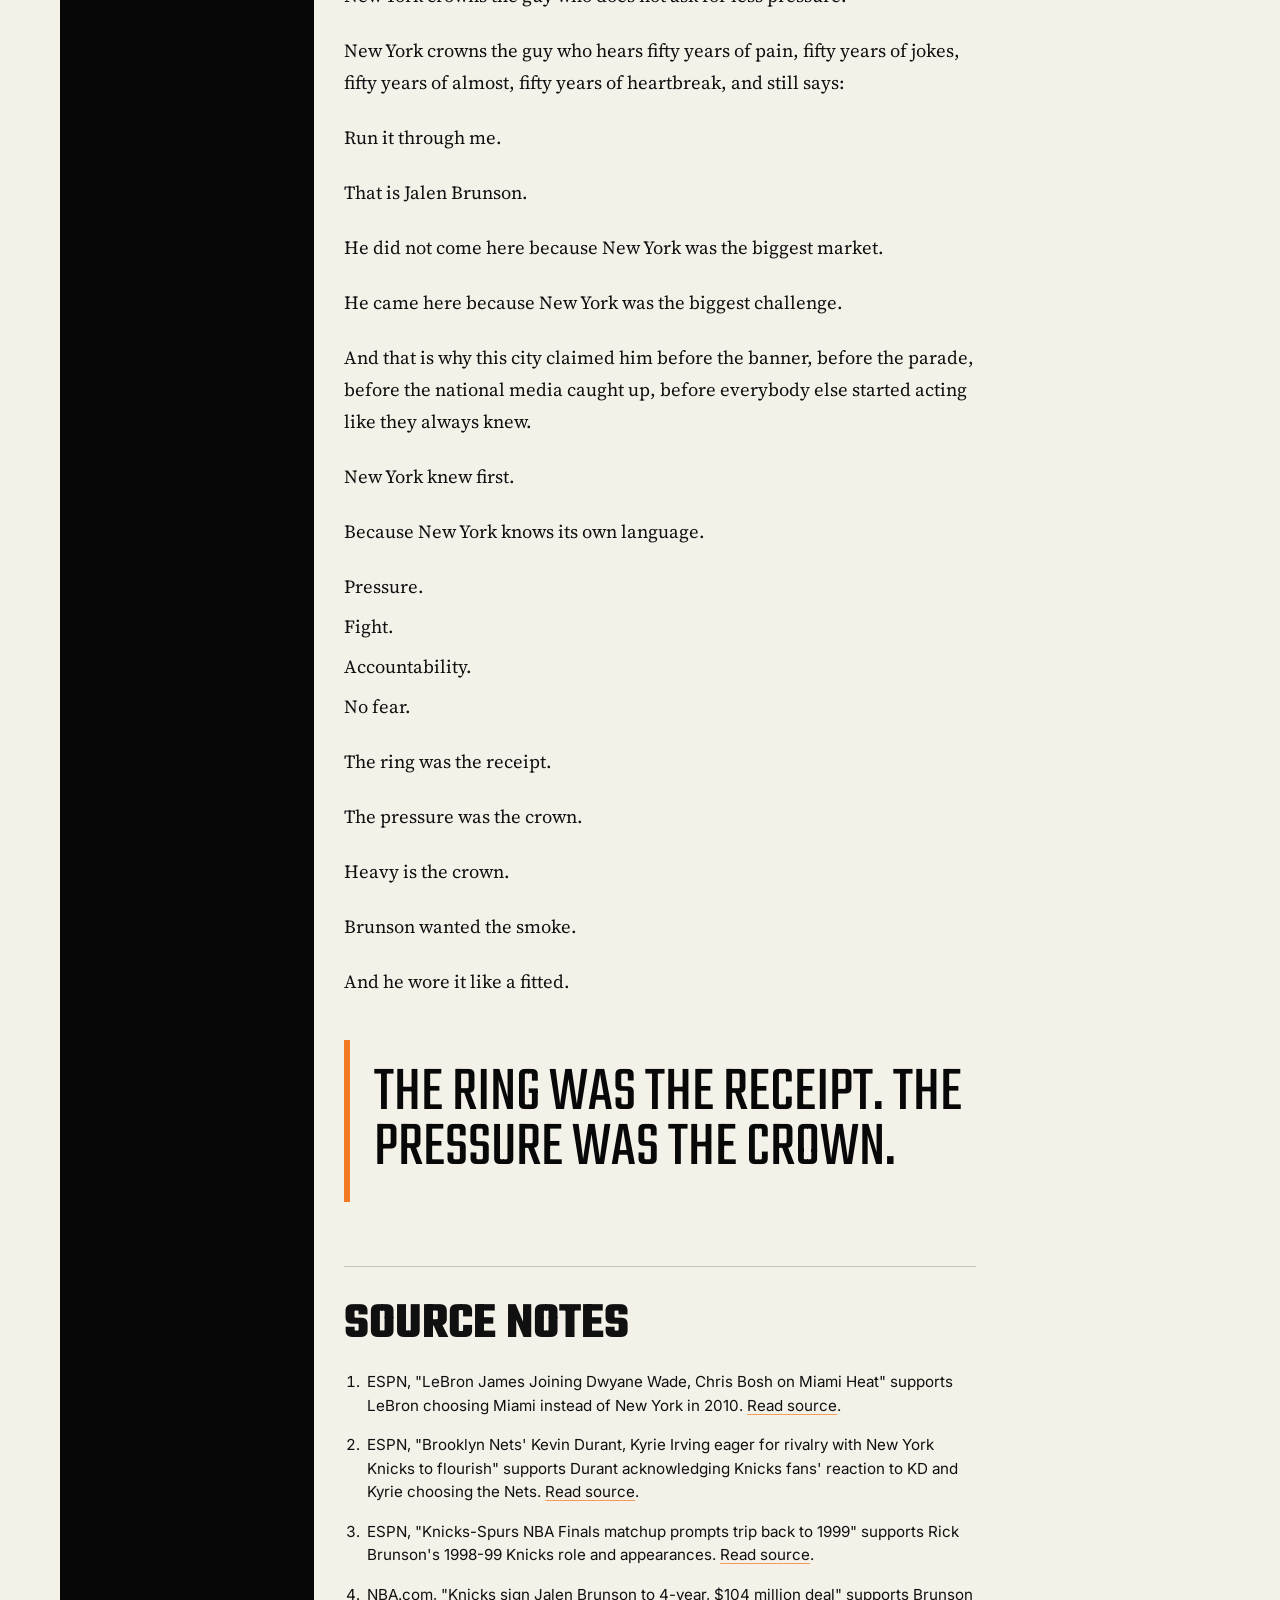
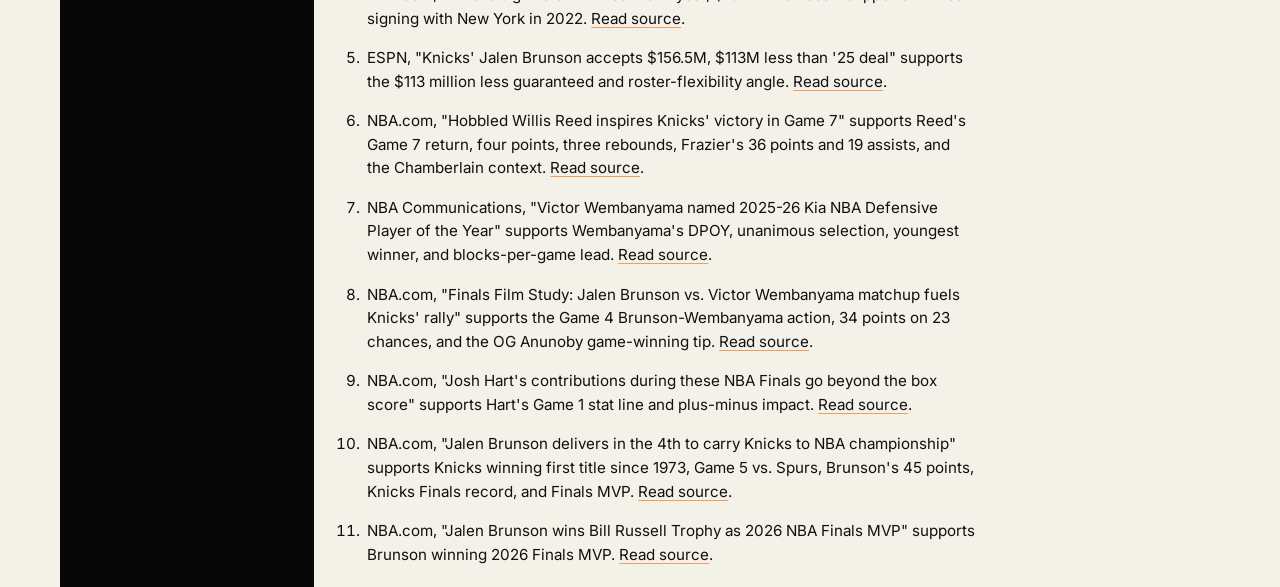
==== commit 1ba45ef3: "Mark mirror noindex and use fallback share URLs" ====
--- a/index.html
+++ b/index.html
@@ -3,6 +3,7 @@
   <head>
     <meta charset="utf-8">
     <meta name="viewport" content="width=device-width, initial-scale=1">
+    <meta name="robots" content="noindex">
     <meta http-equiv="refresh" content="0; url=heavy-is-the-crown-brunson-wanted-the-smoke/">
     <link rel="canonical" href="https://kaliartistry.github.io/crown-journal-secure/heavy-is-the-crown-brunson-wanted-the-smoke/">
     <title>Heavy Is The Crown. Brunson Wanted The Smoke. | Kali Artistry</title>
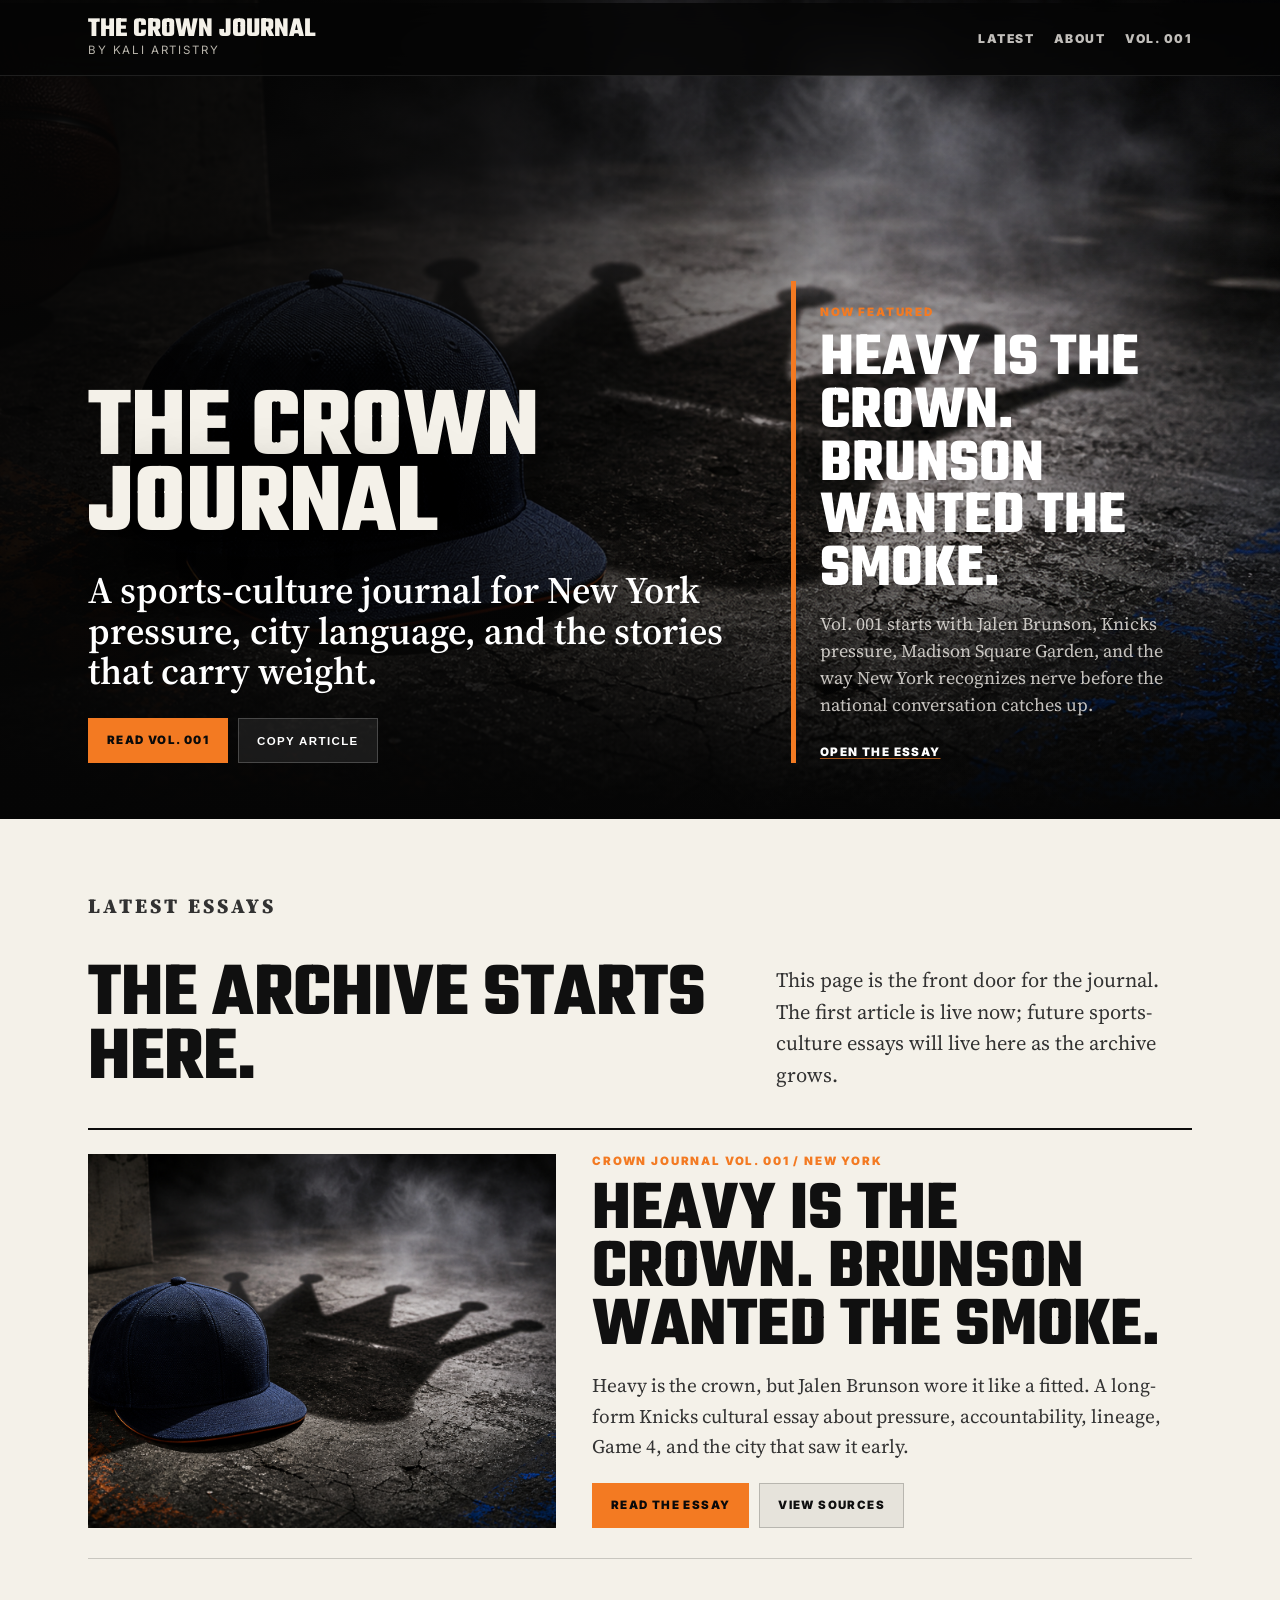
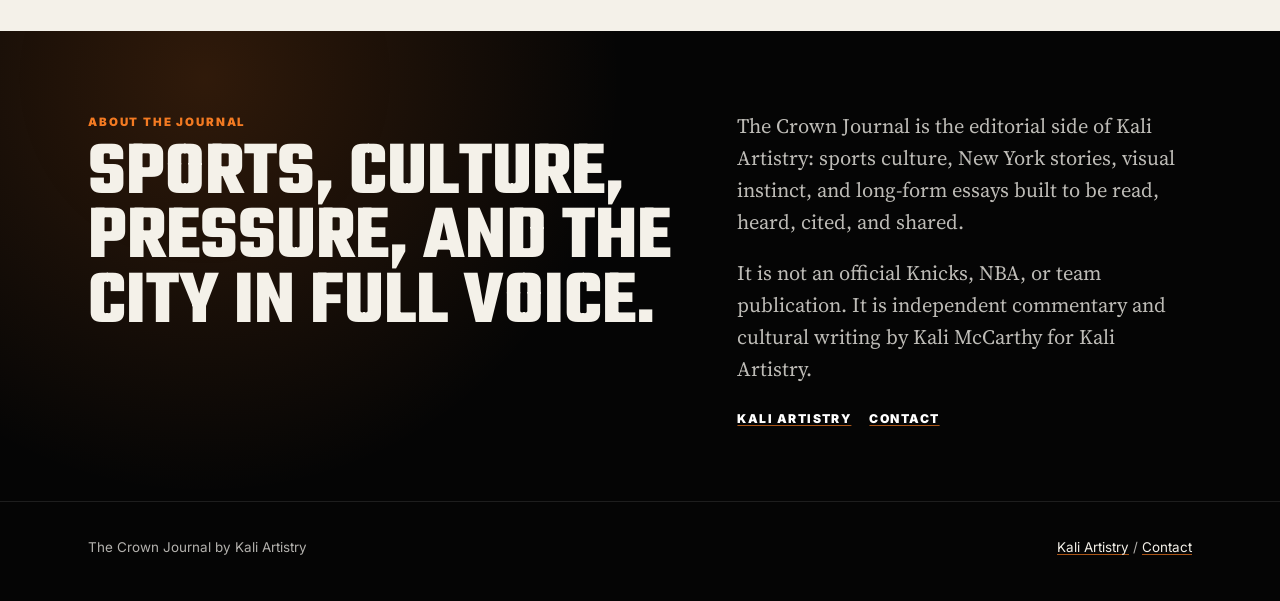
==== commit 4756bf29: "Add Crown Journal homepage and growth metadata" ====
--- a/index.html
+++ b/index.html
@@ -4,16 +4,22 @@
     <meta charset="utf-8">
     <meta name="viewport" content="width=device-width, initial-scale=1">
     <meta name="robots" content="noindex">
-    <meta http-equiv="refresh" content="0; url=heavy-is-the-crown-brunson-wanted-the-smoke/">
-    <link rel="canonical" href="https://kaliartistry.github.io/crown-journal-secure/heavy-is-the-crown-brunson-wanted-the-smoke/">
-    <title>Heavy Is The Crown. Brunson Wanted The Smoke. | Kali Artistry</title>
-    <meta name="description" content="A New York Knicks cultural essay on Jalen Brunson, pressure, accountability, Willis Reed, Patrick Ewing, Melo, Game 4 vs. Wemby, and why the ring was the receipt.">
-    <meta property="og:type" content="article">
+    <title>The Crown Journal by Kali Artistry | New York Sports Culture Essays</title>
+    <meta name="description" content="The Crown Journal by Kali Artistry is a sports-culture journal for New York pressure, Knicks history, city language, and long-form essays.">
+    <link rel="canonical" href="https://journal.kaliartistry.com/">
+    <link rel="preload" as="image" href="assets/crown-fitted-hero.png">
+    <link rel="stylesheet" href="styles.css">
+    <meta property="og:type" content="website">
     <meta property="og:site_name" content="The Crown Journal by Kali Artistry">
-    <meta property="og:url" content="https://kaliartistry.github.io/crown-journal-secure/heavy-is-the-crown-brunson-wanted-the-smoke/">
-    <meta property="og:title" content="Heavy Is The Crown. Brunson Wanted The Smoke.">
-    <meta property="og:description" content="New York did not know everything. New York knew enough. A Knicks essay on Jalen Brunson, pressure, accountability, and the crown he wore like a fitted.">
-    <meta property="og:image" content="https://kaliartistry.github.io/crown-journal-secure/assets/crown-fitted-hero.png">
+    <meta property="og:url" content="https://journal.kaliartistry.com/">
+    <meta property="og:title" content="The Crown Journal by Kali Artistry">
+    <meta property="og:description" content="Sports culture, New York pressure, Knicks history, and long-form essays from Kali Artistry.">
+    <meta property="og:image" content="https://journal.kaliartistry.com/assets/crown-fitted-hero.png">
+    <meta property="og:image:alt" content="A navy fitted cap on concrete under a heavy crown shadow with smoke and orange-blue light.">
+    <meta name="twitter:card" content="summary_large_image">
+    <meta name="twitter:title" content="The Crown Journal by Kali Artistry">
+    <meta name="twitter:description" content="Sports culture, New York pressure, Knicks history, and long-form essays.">
+    <meta name="twitter:image" content="https://journal.kaliartistry.com/assets/crown-fitted-hero.png">
     <script async src="https://www.googletagmanager.com/gtag/js?id=G-VDK00FP55M"></script>
     <script>
       window.dataLayer = window.dataLayer || [];
@@ -25,10 +31,167 @@
         }
       });
     </script>
+    <script type="application/ld+json">
+      {
+        "@context": "https://schema.org",
+        "@graph": [
+          {
+            "@type": "Organization",
+            "@id": "https://journal.kaliartistry.com/#publisher",
+            "name": "Kali Artistry",
+            "url": "https://www.kaliartistry.com/"
+          },
+          {
+            "@type": "WebSite",
+            "@id": "https://journal.kaliartistry.com/#website",
+            "name": "The Crown Journal by Kali Artistry",
+            "url": "https://journal.kaliartistry.com/",
+            "description": "A sports-culture journal for New York pressure, Knicks history, city language, and long-form essays.",
+            "publisher": {
+              "@id": "https://journal.kaliartistry.com/#publisher"
+            },
+            "inLanguage": "en-US"
+          },
+          {
+            "@type": "CollectionPage",
+            "@id": "https://journal.kaliartistry.com/#collection",
+            "url": "https://journal.kaliartistry.com/",
+            "name": "The Crown Journal",
+            "description": "The magazine-style home for Crown Journal essays by Kali Artistry.",
+            "isPartOf": {
+              "@id": "https://journal.kaliartistry.com/#website"
+            },
+            "publisher": {
+              "@id": "https://journal.kaliartistry.com/#publisher"
+            },
+            "mainEntity": {
+              "@type": "ItemList",
+              "name": "Latest Crown Journal Essays",
+              "numberOfItems": 1,
+              "itemListElement": [
+                {
+                  "@type": "ListItem",
+                  "position": 1,
+                  "url": "https://journal.kaliartistry.com/heavy-is-the-crown-brunson-wanted-the-smoke/",
+                  "name": "Heavy Is The Crown. Brunson Wanted The Smoke."
+                }
+              ]
+            },
+            "hasPart": [
+              {
+                "@id": "https://journal.kaliartistry.com/heavy-is-the-crown-brunson-wanted-the-smoke/#article"
+              }
+            ]
+          },
+          {
+            "@type": "BreadcrumbList",
+            "@id": "https://journal.kaliartistry.com/#breadcrumb",
+            "itemListElement": [
+              {
+                "@type": "ListItem",
+                "position": 1,
+                "name": "The Crown Journal",
+                "item": "https://journal.kaliartistry.com/"
+              }
+            ]
+          }
+        ]
+      }
+    </script>
   </head>
-  <body>
+  <body class="home-page" data-page="home" data-share-url="https://journal.kaliartistry.com/">
+    <header class="site-header">
+      <nav class="nav" aria-label="Primary navigation">
+        <a class="brand" href="./" aria-current="page">
+          <strong>The Crown Journal</strong>
+          <span>By Kali Artistry</span>
+        </a>
+        <div class="nav-links">
+          <a href="#latest" data-track-nav="home_latest">Latest</a>
+          <a href="#about" data-track-nav="home_about">About</a>
+          <a href="heavy-is-the-crown-brunson-wanted-the-smoke/" data-track-nav="home_article_nav">Vol. 001</a>
+        </div>
+      </nav>
+    </header>
+
     <main>
-      <p><a href="heavy-is-the-crown-brunson-wanted-the-smoke/">Heavy Is The Crown. Brunson Wanted The Smoke.</a></p>
+      <section class="hero home-hero" aria-label="The Crown Journal homepage">
+        <img class="hero-image" src="assets/crown-fitted-hero.png" alt="A fitted cap on concrete under a heavy crown shadow, surrounded by smoke and arena light.">
+        <div class="hero-inner home-hero-inner">
+          <div class="hero-copy home-copy">
+            <h1>The Crown Journal</h1>
+            <p class="dek">A sports-culture journal for New York pressure, city language, and the stories that carry weight.</p>
+            <div class="hero-actions" aria-label="Journal actions">
+              <a class="button primary" href="heavy-is-the-crown-brunson-wanted-the-smoke/" data-track-article-card="hero_read">Read Vol. 001</a>
+              <button
+                class="button"
+                type="button"
+                data-copy-link
+                data-share-method="journal_home_copy"
+                data-copy-url="https://journal.kaliartistry.com/heavy-is-the-crown-brunson-wanted-the-smoke/?utm_source=journal_home&utm_medium=copy_link&utm_campaign=crown_journal_launch"
+              >Copy article</button>
+            </div>
+          </div>
+
+          <aside class="home-feature" aria-label="Featured story">
+            <span class="home-feature-label">Now Featured</span>
+            <h2>Heavy Is The Crown. Brunson Wanted The Smoke.</h2>
+            <p>Vol. 001 starts with Jalen Brunson, Knicks pressure, Madison Square Garden, and the way New York recognizes nerve before the national conversation catches up.</p>
+            <a href="heavy-is-the-crown-brunson-wanted-the-smoke/" data-track-article-card="hero_feature">Open the essay</a>
+          </aside>
+        </div>
+      </section>
+
+      <section class="home-band home-latest" id="latest" aria-labelledby="latest-title">
+        <div class="home-section-inner">
+          <div class="home-section-head">
+            <p class="home-section-label">Latest Essays</p>
+            <h2 id="latest-title">The archive starts here.</h2>
+            <p>This page is the front door for the journal. The first article is live now; future sports-culture essays will live here as the archive grows.</p>
+          </div>
+
+          <article class="essay-card">
+            <a class="essay-card-media" href="heavy-is-the-crown-brunson-wanted-the-smoke/" aria-label="Read Heavy Is The Crown. Brunson Wanted The Smoke." data-track-article-card="latest_image">
+              <img src="assets/crown-fitted-hero.png" alt="A fitted cap on concrete under a heavy crown shadow.">
+            </a>
+            <div class="essay-card-copy">
+              <span>Crown Journal Vol. 001 / New York</span>
+              <h3><a href="heavy-is-the-crown-brunson-wanted-the-smoke/" data-track-article-card="latest_title">Heavy Is The Crown. Brunson Wanted The Smoke.</a></h3>
+              <p>Heavy is the crown, but Jalen Brunson wore it like a fitted. A long-form Knicks cultural essay about pressure, accountability, lineage, Game 4, and the city that saw it early.</p>
+              <div class="essay-actions">
+                <a class="button primary" href="heavy-is-the-crown-brunson-wanted-the-smoke/" data-track-article-card="latest_read">Read the essay</a>
+                <a class="button" href="heavy-is-the-crown-brunson-wanted-the-smoke/#sources" data-track-article-card="latest_sources">View sources</a>
+              </div>
+            </div>
+          </article>
+        </div>
+      </section>
+
+      <section class="home-about" id="about" aria-labelledby="about-title">
+        <div class="home-section-inner about-grid">
+          <div>
+            <p class="home-section-label">About The Journal</p>
+            <h2 id="about-title">Sports, culture, pressure, and the city in full voice.</h2>
+          </div>
+          <div class="about-copy">
+            <p>The Crown Journal is the editorial side of Kali Artistry: sports culture, New York stories, visual instinct, and long-form essays built to be read, heard, cited, and shared.</p>
+            <p>It is not an official Knicks, NBA, or team publication. It is independent commentary and cultural writing by Kali McCarthy for Kali Artistry.</p>
+            <div class="about-links">
+              <a href="https://www.kaliartistry.com/" data-track-outbound="kali_artistry_home">Kali Artistry</a>
+              <a href="https://www.kaliartistry.com/contact.html" data-track-outbound="kali_artistry_contact">Contact</a>
+            </div>
+          </div>
+        </div>
+      </section>
     </main>
+
+    <footer class="site-footer">
+      <div class="footer-inner">
+        <span>The Crown Journal by Kali Artistry</span>
+        <span><a href="https://www.kaliartistry.com/" data-track-outbound="kali_artistry_home">Kali Artistry</a> / <a href="https://www.kaliartistry.com/contact.html" data-track-outbound="kali_artistry_contact">Contact</a></span>
+      </div>
+    </footer>
+
+    <script src="scripts.js"></script>
   </body>
 </html>
--- a/styles.css
+++ b/styles.css
@@ -0,0 +1,1020 @@
+@import url("https://fonts.googleapis.com/css2?family=Inter:wght@400;600;800;900&family=Source+Serif+4:opsz,wght@8..60,400;8..60,600;8..60,700;8..60,800&family=Teko:wght@500;600;700&display=swap");
+
+:root {
+  --black: #050505;
+  --ink: #101010;
+  --paper: #f4f1e9;
+  --white: #ffffff;
+  --muted: #b9b5ac;
+  --line: rgba(255, 255, 255, 0.16);
+  --orange: #f37a22;
+  --blue: #174fbb;
+  --steel: #2a2d32;
+  --max: 1160px;
+  --article: 770px;
+  --display: "Teko", Impact, Haettenschweiler, "Arial Narrow Bold", sans-serif;
+  --body: "Source Serif 4", Georgia, "Times New Roman", serif;
+  --ui: Inter, ui-sans-serif, system-ui, -apple-system, BlinkMacSystemFont, "Segoe UI", sans-serif;
+}
+
+* {
+  box-sizing: border-box;
+}
+
+html {
+  scroll-behavior: smooth;
+}
+
+body {
+  margin: 0;
+  background: var(--black);
+  color: var(--paper);
+  font-family: var(--ui);
+  line-height: 1.65;
+  text-rendering: optimizeLegibility;
+}
+
+a {
+  color: inherit;
+  text-decoration-color: rgba(243, 122, 34, 0.7);
+  text-underline-offset: 0.18em;
+}
+
+a:hover {
+  color: var(--orange);
+}
+
+.reading-progress {
+  position: fixed;
+  inset: 0 0 auto;
+  z-index: 20;
+  height: 3px;
+  background: rgba(255, 255, 255, 0.08);
+}
+
+.reading-progress span {
+  display: block;
+  width: 0;
+  height: 100%;
+  background: linear-gradient(90deg, var(--orange), var(--blue));
+}
+
+.site-header {
+  position: fixed;
+  z-index: 15;
+  inset: 3px 0 auto;
+  backdrop-filter: blur(18px);
+  background: rgba(5, 5, 5, 0.84);
+  border-bottom: 1px solid rgba(255, 255, 255, 0.1);
+}
+
+.nav {
+  max-width: var(--max);
+  margin: 0 auto;
+  min-height: 72px;
+  padding: 0 28px;
+  display: flex;
+  align-items: center;
+  justify-content: space-between;
+  gap: 22px;
+}
+
+.brand {
+  display: grid;
+  gap: 0;
+  text-decoration: none;
+}
+
+.brand strong {
+  font-family: var(--display);
+  letter-spacing: 0;
+  font-size: 1.72rem;
+  line-height: 0.85;
+  text-transform: uppercase;
+}
+
+.brand span {
+  color: var(--muted);
+  font-size: 0.72rem;
+  text-transform: uppercase;
+  letter-spacing: 0.16em;
+}
+
+.nav-links {
+  display: flex;
+  align-items: center;
+  gap: 20px;
+  color: rgba(247, 244, 238, 0.78);
+  font-size: 0.76rem;
+  font-weight: 900;
+  text-transform: uppercase;
+  letter-spacing: 0.12em;
+}
+
+.nav-links a,
+.nav-links button {
+  border: 0;
+  padding: 0;
+  background: transparent;
+  color: inherit;
+  font: inherit;
+  cursor: pointer;
+  text-decoration: none;
+}
+
+.hero {
+  position: relative;
+  min-height: 96vh;
+  display: grid;
+  align-items: end;
+  overflow: hidden;
+  background: #050505;
+}
+
+.hero::before {
+  content: "";
+  position: absolute;
+  inset: 0;
+  background-image:
+    linear-gradient(90deg, rgba(5, 5, 5, 0.94) 0%, rgba(5, 5, 5, 0.72) 37%, rgba(5, 5, 5, 0.12) 70%),
+    linear-gradient(0deg, #050505 0%, rgba(5, 5, 5, 0) 36%);
+  z-index: 1;
+  pointer-events: none;
+}
+
+.hero-image {
+  position: absolute;
+  inset: 0;
+  width: 100%;
+  height: 100%;
+  object-fit: cover;
+  object-position: center;
+}
+
+.hero-inner {
+  position: relative;
+  z-index: 2;
+  width: min(100%, var(--max));
+  margin: 0 auto;
+  padding: 118px 28px 56px;
+}
+
+.hero-copy {
+  width: min(760px, 100%);
+}
+
+h1 {
+  margin: 0;
+  font-family: var(--display);
+  font-size: clamp(4.6rem, 7.8vw, 8.8rem);
+  line-height: 0.76;
+  letter-spacing: 0;
+  text-transform: uppercase;
+  max-width: 980px;
+  text-shadow: 0 20px 60px rgba(0, 0, 0, 0.55);
+}
+
+.dek {
+  max-width: 560px;
+  margin: 26px 0 0;
+  color: var(--white);
+  font-family: var(--body);
+  font-size: clamp(1.3rem, 3vw, 2.35rem);
+  line-height: 1.08;
+  font-weight: 600;
+}
+
+.byline {
+  margin: 24px 0 0;
+  display: flex;
+  flex-wrap: wrap;
+  align-items: center;
+  gap: 12px;
+  color: rgba(247, 244, 238, 0.76);
+  font-size: 0.86rem;
+  text-transform: uppercase;
+  letter-spacing: 0.12em;
+}
+
+.byline span {
+  display: inline-flex;
+  align-items: center;
+  gap: 12px;
+}
+
+.byline span + span::before {
+  content: "";
+  width: 28px;
+  height: 1px;
+  background: var(--orange);
+}
+
+.listen-panel {
+  width: min(100%, 680px);
+  margin: 20px 0 0;
+  padding: 14px;
+  display: flex;
+  align-items: flex-start;
+  justify-content: space-between;
+  gap: 16px;
+  border: 1px solid rgba(247, 244, 238, 0.2);
+  border-left: 4px solid var(--orange);
+  background: rgba(10, 10, 10, 0.72);
+  box-shadow: 0 18px 45px rgba(0, 0, 0, 0.22);
+}
+
+.listen-copy {
+  display: grid;
+  gap: 4px;
+}
+
+.listen-copy span,
+.listen-copy em {
+  color: rgba(247, 244, 238, 0.68);
+  font-size: 0.7rem;
+  font-style: normal;
+  font-weight: 800;
+  letter-spacing: 0.12em;
+  text-transform: uppercase;
+}
+
+.listen-copy strong {
+  color: var(--white);
+  font-family: var(--display);
+  font-size: 1.7rem;
+  font-weight: 700;
+  letter-spacing: 0;
+  line-height: 0.9;
+  text-transform: uppercase;
+}
+
+.listen-controls {
+  display: grid;
+  gap: 10px;
+  justify-items: end;
+}
+
+.listen-actions {
+  display: flex;
+  flex-wrap: wrap;
+  justify-content: flex-end;
+  gap: 8px;
+}
+
+.listen-actions .button {
+  min-width: 96px;
+}
+
+.listen-actions .button:disabled {
+  cursor: not-allowed;
+  opacity: 0.44;
+}
+
+.listen-segments {
+  display: grid;
+  gap: 6px;
+  justify-items: end;
+}
+
+.listen-segments-label {
+  color: rgba(247, 244, 238, 0.58);
+  font-size: 0.62rem;
+  font-weight: 900;
+  letter-spacing: 0.13em;
+  line-height: 1;
+  text-transform: uppercase;
+}
+
+.listen-segment-list {
+  display: flex;
+  flex-wrap: wrap;
+  justify-content: flex-end;
+  gap: 6px;
+  max-width: 394px;
+}
+
+.listen-segment {
+  width: 34px;
+  height: 34px;
+  border: 1px solid rgba(247, 244, 238, 0.24);
+  background: rgba(255, 255, 255, 0.06);
+  color: rgba(247, 244, 238, 0.78);
+  cursor: pointer;
+  font-size: 0.72rem;
+  font-weight: 900;
+  line-height: 1;
+}
+
+.listen-segment:hover,
+.listen-segment:focus-visible {
+  border-color: rgba(255, 122, 24, 0.78);
+  color: var(--white);
+}
+
+.listen-segment:focus-visible {
+  outline: 2px solid rgba(255, 122, 24, 0.65);
+  outline-offset: 2px;
+}
+
+.listen-segment.is-active {
+  border-color: var(--orange);
+  background: var(--orange);
+  color: #080808;
+}
+
+.hero-actions,
+.share-row {
+  margin-top: 26px;
+  display: flex;
+  flex-wrap: wrap;
+  gap: 10px;
+}
+
+.button {
+  display: inline-flex;
+  align-items: center;
+  justify-content: center;
+  min-height: 44px;
+  padding: 12px 18px;
+  border: 1px solid rgba(255, 255, 255, 0.2);
+  background: rgba(255, 255, 255, 0.08);
+  color: var(--white);
+  text-decoration: none;
+  font-size: 0.72rem;
+  font-weight: 900;
+  letter-spacing: 0.12em;
+  text-transform: uppercase;
+  cursor: pointer;
+}
+
+.button.primary {
+  border-color: var(--orange);
+  background: var(--orange);
+  color: #0a0a0a;
+}
+
+.home-page {
+  background: #050505;
+}
+
+.home-hero {
+  min-height: 91vh;
+}
+
+.home-hero-inner {
+  display: grid;
+  grid-template-columns: minmax(0, 1fr) minmax(300px, 0.62fr);
+  align-items: end;
+  gap: 56px;
+}
+
+.home-copy .dek {
+  max-width: 680px;
+}
+
+.home-feature {
+  padding: 24px 0 0 24px;
+  border-left: 5px solid var(--orange);
+  color: rgba(247, 244, 238, 0.78);
+}
+
+.home-feature-label,
+.home-section-label,
+.essay-card-copy span {
+  display: block;
+  color: var(--orange);
+  font-size: 0.72rem;
+  font-weight: 900;
+  letter-spacing: 0.16em;
+  line-height: 1.35;
+  text-transform: uppercase;
+}
+
+.home-feature h2 {
+  margin: 12px 0 14px;
+  color: var(--white);
+  font-family: var(--display);
+  font-size: clamp(2.1rem, 4.8vw, 4.7rem);
+  font-weight: 700;
+  letter-spacing: 0;
+  line-height: 0.86;
+  text-transform: uppercase;
+}
+
+.home-feature p {
+  margin: 0 0 18px;
+  max-width: 430px;
+  font-family: var(--body);
+  font-size: clamp(1rem, 1.4vw, 1.18rem);
+  line-height: 1.5;
+}
+
+.home-feature a {
+  color: var(--white);
+  font-size: 0.73rem;
+  font-weight: 900;
+  letter-spacing: 0.12em;
+  text-transform: uppercase;
+}
+
+.home-band {
+  background: var(--paper);
+  color: var(--ink);
+}
+
+.home-section-inner {
+  width: min(100%, var(--max));
+  margin: 0 auto;
+  padding: 72px 28px;
+}
+
+.home-section-head {
+  display: grid;
+  grid-template-columns: minmax(0, 0.78fr) minmax(260px, 0.5fr);
+  gap: 40px;
+  align-items: end;
+  margin-bottom: 36px;
+}
+
+.home-section-head .home-section-label {
+  grid-column: 1 / -1;
+}
+
+.home-section-head h2,
+.home-about h2 {
+  margin: 0;
+  font-family: var(--display);
+  font-size: clamp(2.7rem, 6vw, 6.2rem);
+  font-weight: 700;
+  letter-spacing: 0;
+  line-height: 0.84;
+  text-transform: uppercase;
+}
+
+.home-section-head p,
+.about-copy p {
+  margin: 0;
+  color: #323232;
+  font-family: var(--body);
+  font-size: clamp(1.05rem, 1.6vw, 1.3rem);
+  line-height: 1.55;
+}
+
+.essay-card {
+  display: grid;
+  grid-template-columns: minmax(280px, 0.78fr) minmax(0, 1fr);
+  gap: 36px;
+  align-items: stretch;
+  border-top: 2px solid #0c0c0c;
+  border-bottom: 1px solid rgba(0, 0, 0, 0.18);
+  padding: 24px 0 30px;
+}
+
+.essay-card-media {
+  display: block;
+  min-height: 320px;
+  overflow: hidden;
+  background: #070707;
+}
+
+.essay-card-media img {
+  display: block;
+  width: 100%;
+  height: 100%;
+  min-height: 320px;
+  object-fit: cover;
+  transition: transform 220ms ease;
+}
+
+.essay-card-media:hover img {
+  transform: scale(1.025);
+}
+
+.essay-card-copy {
+  display: flex;
+  flex-direction: column;
+  justify-content: center;
+  gap: 14px;
+  min-width: 0;
+}
+
+.essay-card-copy h3 {
+  margin: 0;
+  max-width: 720px;
+  font-family: var(--display);
+  font-size: clamp(2.6rem, 5.5vw, 6rem);
+  font-weight: 700;
+  letter-spacing: 0;
+  line-height: 0.82;
+  text-transform: uppercase;
+}
+
+.essay-card-copy h3 a {
+  text-decoration: none;
+}
+
+.essay-card-copy p {
+  margin: 0;
+  max-width: 660px;
+  color: #333;
+  font-family: var(--body);
+  font-size: clamp(1.05rem, 1.5vw, 1.24rem);
+  line-height: 1.58;
+}
+
+.essay-actions {
+  display: flex;
+  flex-wrap: wrap;
+  gap: 10px;
+  margin-top: 8px;
+}
+
+.essay-actions .button:not(.primary) {
+  border-color: rgba(0, 0, 0, 0.2);
+  background: rgba(0, 0, 0, 0.06);
+  color: #101010;
+}
+
+.home-about {
+  background:
+    radial-gradient(circle at 16% 10%, rgba(243, 122, 34, 0.18), transparent 26rem),
+    #050505;
+  color: var(--paper);
+}
+
+.about-grid {
+  display: grid;
+  grid-template-columns: minmax(0, 0.92fr) minmax(280px, 0.7fr);
+  gap: 52px;
+}
+
+.about-copy {
+  display: grid;
+  gap: 20px;
+  align-content: start;
+  padding-top: 8px;
+}
+
+.about-copy p {
+  color: rgba(247, 244, 238, 0.76);
+}
+
+.about-links {
+  display: flex;
+  flex-wrap: wrap;
+  gap: 18px;
+  padding-top: 4px;
+}
+
+.about-links a {
+  color: var(--white);
+  font-size: 0.76rem;
+  font-weight: 900;
+  letter-spacing: 0.12em;
+  text-transform: uppercase;
+}
+
+.article-shell {
+  background: var(--paper);
+}
+
+.story-intro {
+  width: min(100%, var(--max));
+  margin: 0 auto;
+  padding: 42px 28px 54px;
+  display: grid;
+  grid-template-columns: 190px minmax(0, 1fr) minmax(220px, 0.75fr);
+  gap: 48px;
+  color: var(--paper);
+  background:
+    radial-gradient(circle at 12% 0%, rgba(243, 122, 34, 0.14), transparent 28rem),
+    #050505;
+  box-shadow: 0 0 0 100vmax #050505;
+  clip-path: inset(0 -100vmax);
+}
+
+.issue-stamp {
+  color: var(--orange);
+  font-size: 0.75rem;
+  font-weight: 900;
+  line-height: 1.5;
+  text-transform: uppercase;
+  letter-spacing: 0.16em;
+}
+
+.intro-text {
+  margin: 0;
+  font-family: var(--body);
+  font-size: clamp(1.34rem, 2.1vw, 1.95rem);
+  line-height: 1.25;
+  font-weight: 600;
+}
+
+.meta-panel {
+  align-self: end;
+  padding-top: 14px;
+  border-top: 2px solid var(--orange);
+  color: rgba(247, 244, 238, 0.72);
+  font-size: 0.92rem;
+}
+
+.article-wrap {
+  max-width: var(--max);
+  margin: 0 auto;
+  padding: 72px 28px 96px;
+  display: grid;
+  grid-template-columns: 190px minmax(0, var(--article)) minmax(180px, 0.7fr);
+  gap: 36px;
+  color: var(--ink);
+  background: linear-gradient(90deg, #070707 0, #070707 254px, var(--paper) 254px, var(--paper) 100%);
+  scroll-margin-top: 94px;
+}
+
+.rail {
+  position: sticky;
+  top: 110px;
+  align-self: start;
+  color: rgba(244, 241, 233, 0.78);
+  font-size: 0.78rem;
+  line-height: 1.5;
+  text-transform: uppercase;
+  letter-spacing: 0.12em;
+}
+
+.rail::before {
+  content: "";
+  display: block;
+  width: 46px;
+  height: 3px;
+  margin-bottom: 16px;
+  background: var(--blue);
+}
+
+.rail-title {
+  display: block;
+  margin: 0 0 18px;
+  color: var(--paper);
+  font-size: 0.75rem;
+  font-weight: 900;
+  letter-spacing: 0.17em;
+}
+
+.story-list {
+  display: grid;
+  gap: 0;
+  margin: 0 0 42px;
+  padding: 0;
+  list-style: none;
+}
+
+.story-list li {
+  display: grid;
+  grid-template-columns: 30px 1fr;
+  gap: 10px;
+  padding: 12px 0;
+  border-top: 1px solid rgba(244, 241, 233, 0.18);
+}
+
+.story-list li:last-child {
+  border-bottom: 1px solid rgba(244, 241, 233, 0.18);
+}
+
+.story-list b {
+  color: var(--orange);
+  font-family: var(--display);
+  font-size: 1rem;
+  line-height: 1;
+}
+
+.rail-quote {
+  margin-top: 42px;
+  padding-top: 18px;
+  border-top: 1px solid rgba(244, 241, 233, 0.28);
+  font-family: var(--display);
+  font-size: clamp(1.7rem, 2.4vw, 2.25rem);
+  line-height: 0.9;
+  letter-spacing: 0;
+}
+
+.right-rail {
+  color: #3a3a3a;
+}
+
+.right-rail::before {
+  background: var(--orange);
+}
+
+.right-rail .rail-title {
+  color: #0d0d0d;
+}
+
+article {
+  min-width: 0;
+  padding-left: 30px;
+}
+
+article p {
+  margin: 0 0 1.22em;
+  font-family: var(--body);
+  font-size: clamp(1.08rem, 1.45vw, 1.22rem);
+  line-height: 1.74;
+}
+
+article > p:first-child {
+  margin-bottom: 1.3em;
+  font-size: clamp(1.25rem, 2vw, 1.72rem);
+  line-height: 1.35;
+  font-weight: 700;
+}
+
+.dropcap::first-letter {
+  float: left;
+  margin: 0.06em 0.11em 0 0;
+  font-family: var(--display);
+  font-size: 7.4rem;
+  line-height: 0.73;
+  color: #0a0a0a;
+}
+
+article .short-line {
+  margin-bottom: 0.42em;
+}
+
+article strong {
+  color: #000;
+}
+
+.article-subhead {
+  margin: 56px 0 18px;
+  font-family: var(--display);
+  font-size: clamp(2rem, 4vw, 3.6rem);
+  line-height: 0.92;
+  letter-spacing: 0;
+  text-transform: uppercase;
+  color: #080808;
+}
+
+.pullquote {
+  margin: 42px 0;
+  padding: 26px 0 26px 24px;
+  border-left: 6px solid var(--orange);
+  font-family: var(--display);
+  font-size: clamp(2.1rem, 5vw, 4.2rem);
+  line-height: 0.86;
+  letter-spacing: 0;
+  text-transform: uppercase;
+  color: #080808;
+}
+
+.section-break {
+  margin: 44px 0;
+  height: 1px;
+  background: linear-gradient(90deg, var(--orange), rgba(16, 16, 16, 0), var(--blue));
+}
+
+.sources,
+.cta-band {
+  margin-top: 64px;
+  padding-top: 34px;
+  border-top: 1px solid rgba(0, 0, 0, 0.18);
+}
+
+.sources h2,
+.cta-band h2 {
+  margin: 0 0 20px;
+  font-family: var(--display);
+  font-size: clamp(2rem, 4vw, 3.6rem);
+  line-height: 0.95;
+  text-transform: uppercase;
+  letter-spacing: 0;
+}
+
+.sources ol {
+  margin: 0;
+  padding-left: 1.25rem;
+}
+
+.sources li {
+  margin: 0 0 1rem;
+  padding-left: 0.2rem;
+  font-size: 0.95rem;
+  line-height: 1.55;
+}
+
+.cta-band {
+  padding-bottom: 4px;
+}
+
+.cta-band p {
+  font-family: var(--ui);
+  font-size: 1rem;
+  line-height: 1.6;
+}
+
+.site-footer {
+  background: #050505;
+  color: rgba(247, 244, 238, 0.72);
+  border-top: 1px solid rgba(255, 255, 255, 0.1);
+}
+
+.footer-inner {
+  width: min(100%, var(--max));
+  margin: 0 auto;
+  padding: 34px 28px 42px;
+  display: flex;
+  flex-wrap: wrap;
+  justify-content: space-between;
+  gap: 16px;
+  font-size: 0.84rem;
+}
+
+.footer-inner a {
+  color: var(--paper);
+}
+
+.not-found {
+  min-height: 100vh;
+  display: grid;
+  place-items: center;
+  background: var(--black);
+}
+
+.error-page {
+  width: min(680px, calc(100% - 48px));
+}
+
+.site-mark {
+  color: var(--orange);
+  text-transform: uppercase;
+  letter-spacing: 0.14em;
+  font-size: 0.8rem;
+}
+
+@media (max-width: 860px) {
+  .site-header {
+    position: absolute;
+  }
+
+  .nav {
+    min-height: 64px;
+  }
+
+  .nav-links a {
+    display: none;
+  }
+
+  .hero {
+    min-height: 92vh;
+  }
+
+  .hero::before {
+    background-image:
+      linear-gradient(90deg, rgba(5, 5, 5, 0.95), rgba(5, 5, 5, 0.58)),
+      linear-gradient(0deg, #050505 0%, rgba(5, 5, 5, 0) 46%);
+  }
+
+  .hero-image {
+    object-position: 60% center;
+  }
+
+  .hero-inner {
+    padding-top: 112px;
+    padding-bottom: 58px;
+  }
+
+  h1 {
+    max-width: 720px;
+    font-size: clamp(4.2rem, 18vw, 6rem);
+  }
+
+  .story-intro,
+  .article-wrap,
+  .home-hero-inner,
+  .home-section-head,
+  .essay-card,
+  .about-grid {
+    display: block;
+  }
+
+  .article-shell {
+    background: var(--paper);
+  }
+
+  .story-intro {
+    padding-bottom: 44px;
+  }
+
+  .meta-panel {
+    margin-top: 28px;
+  }
+
+  .home-feature,
+  .essay-card-copy,
+  .about-copy {
+    margin-top: 28px;
+  }
+
+  .home-section-inner {
+    padding-top: 56px;
+    padding-bottom: 58px;
+  }
+
+  .essay-card-media {
+    min-height: 260px;
+  }
+
+  .essay-card-media img {
+    min-height: 260px;
+  }
+
+  .article-wrap {
+    padding-top: 46px;
+    background: var(--paper);
+  }
+
+  article {
+    padding-left: 0;
+  }
+
+  .rail {
+    position: static;
+    margin-bottom: 26px;
+    color: #3a3a3a;
+  }
+
+  .rail::before {
+    background: var(--orange);
+  }
+
+  .rail-title {
+    color: #101010;
+  }
+
+  .story-list li {
+    border-color: rgba(0, 0, 0, 0.14);
+  }
+
+  .story-list li:last-child {
+    border-color: rgba(0, 0, 0, 0.14);
+  }
+}
+
+@media (max-width: 560px) {
+  .nav,
+  .hero-inner,
+  .story-intro,
+  .article-wrap,
+  .home-section-inner,
+  .footer-inner {
+    padding-left: 18px;
+    padding-right: 18px;
+  }
+
+  .brand span {
+    display: none;
+  }
+
+  .button {
+    width: 100%;
+  }
+
+  .hero-actions,
+  .share-row,
+  .essay-actions,
+  .listen-panel {
+    display: grid;
+  }
+
+  .home-feature {
+    padding-left: 18px;
+  }
+
+  .listen-panel {
+    align-items: flex-start;
+  }
+
+  .listen-controls,
+  .listen-actions {
+    width: 100%;
+  }
+
+  .listen-controls,
+  .listen-segments {
+    justify-items: stretch;
+  }
+
+  .listen-segment-list {
+    display: grid;
+    grid-template-columns: repeat(6, minmax(32px, 1fr));
+    width: 100%;
+    max-width: none;
+  }
+
+  .listen-segment {
+    width: 100%;
+  }
+
+  .pullquote {
+    padding-left: 16px;
+  }
+}
